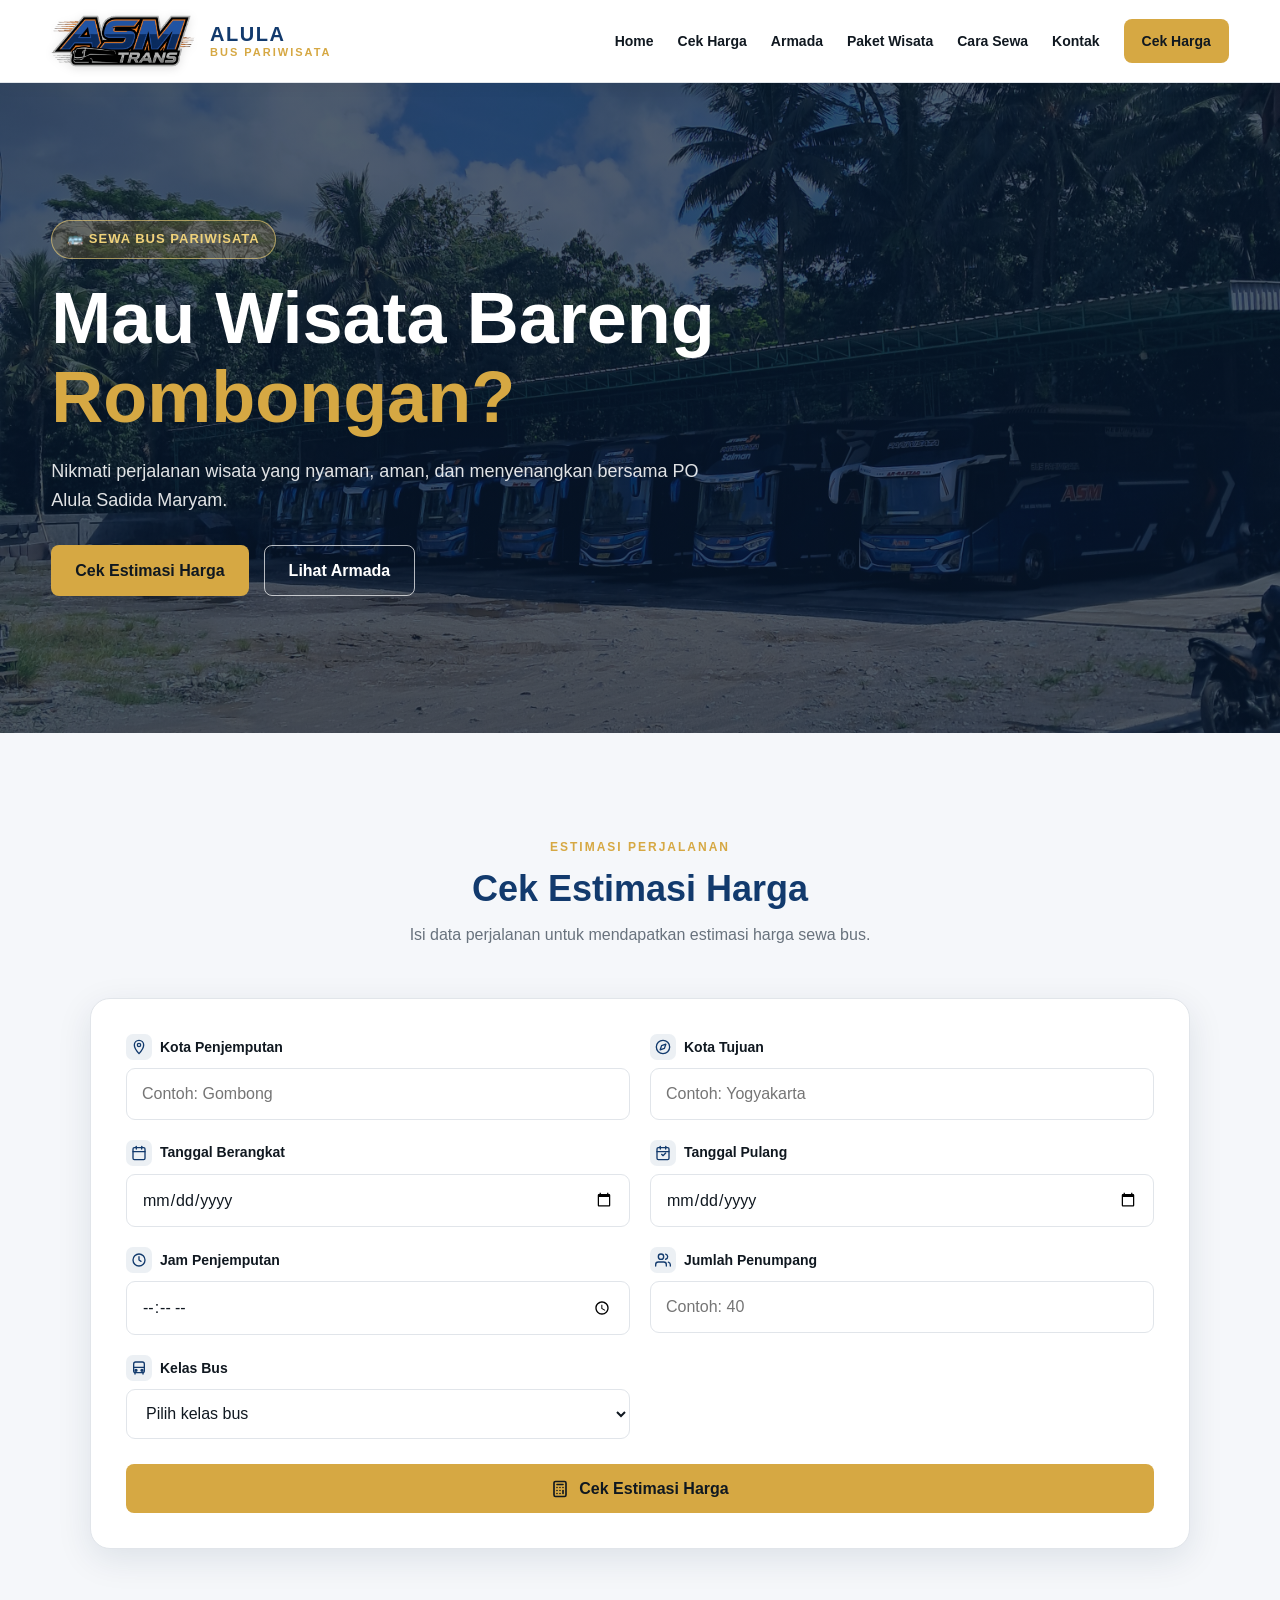
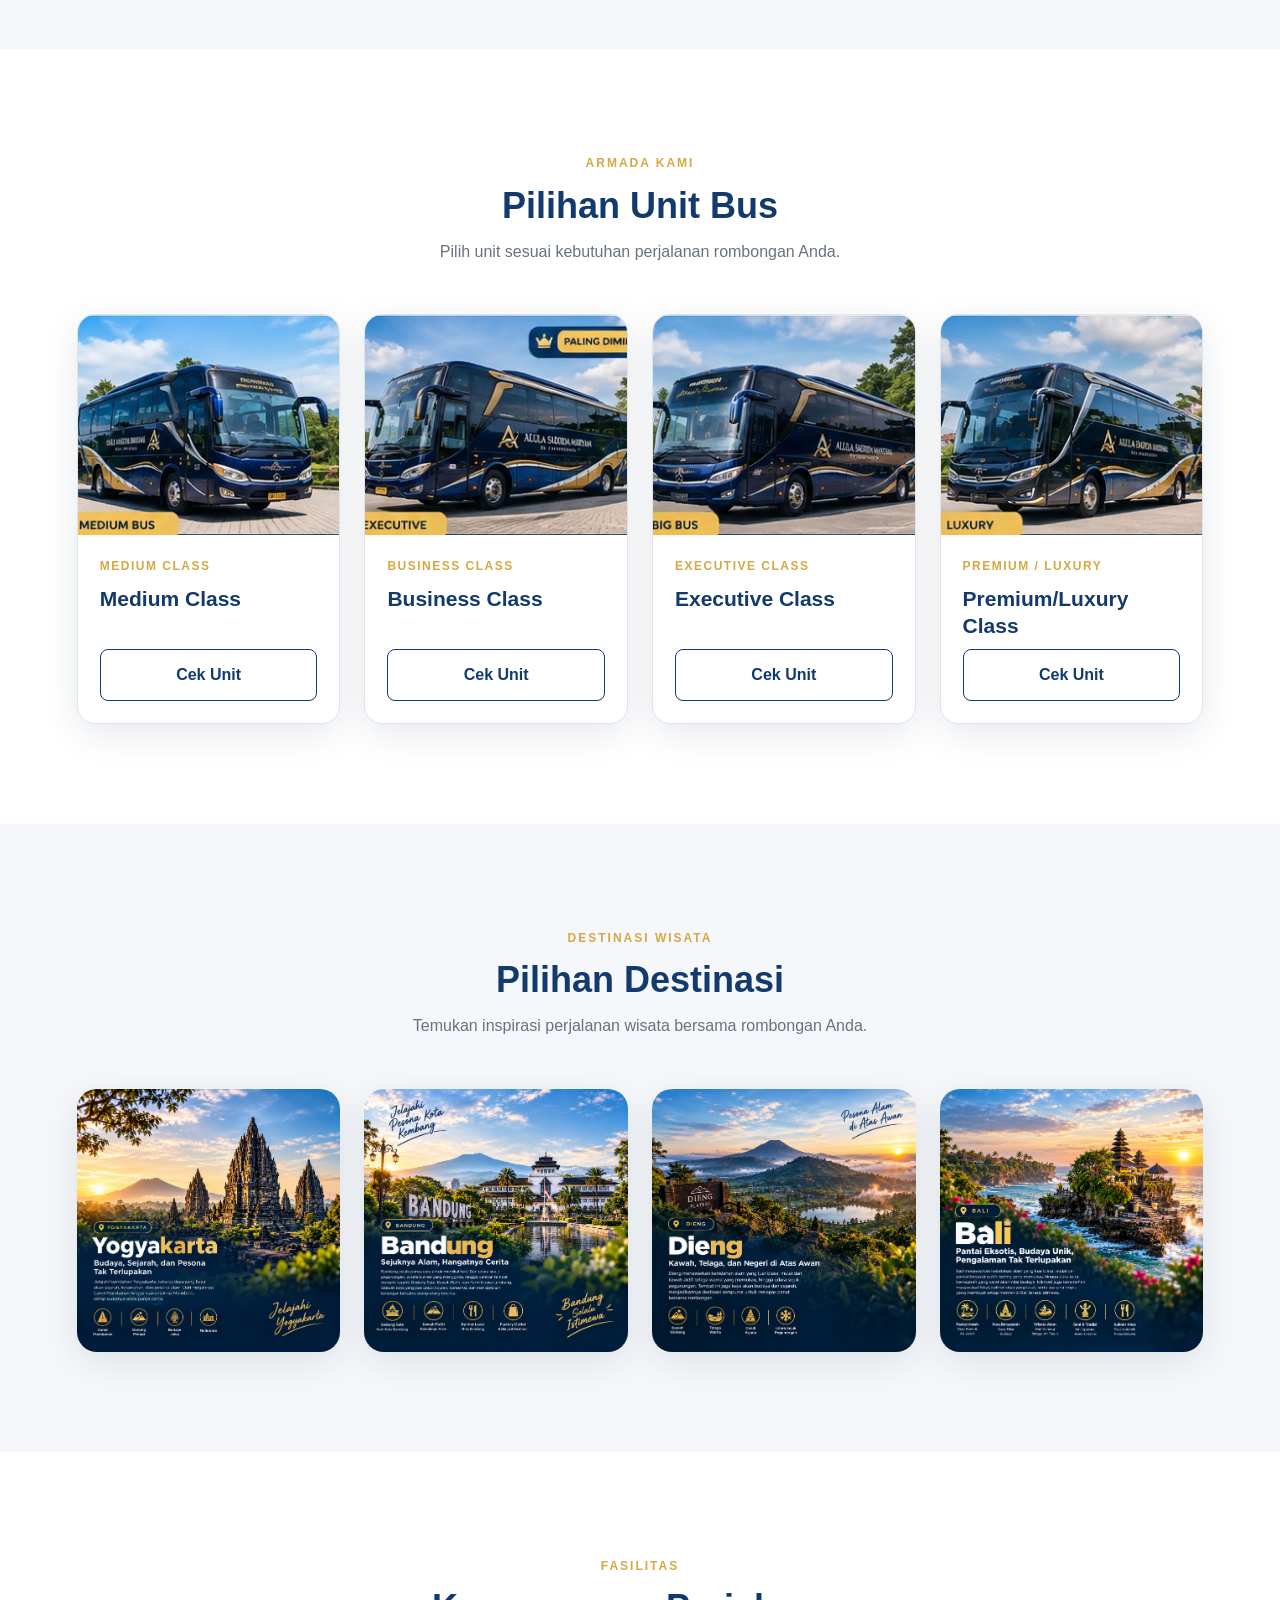
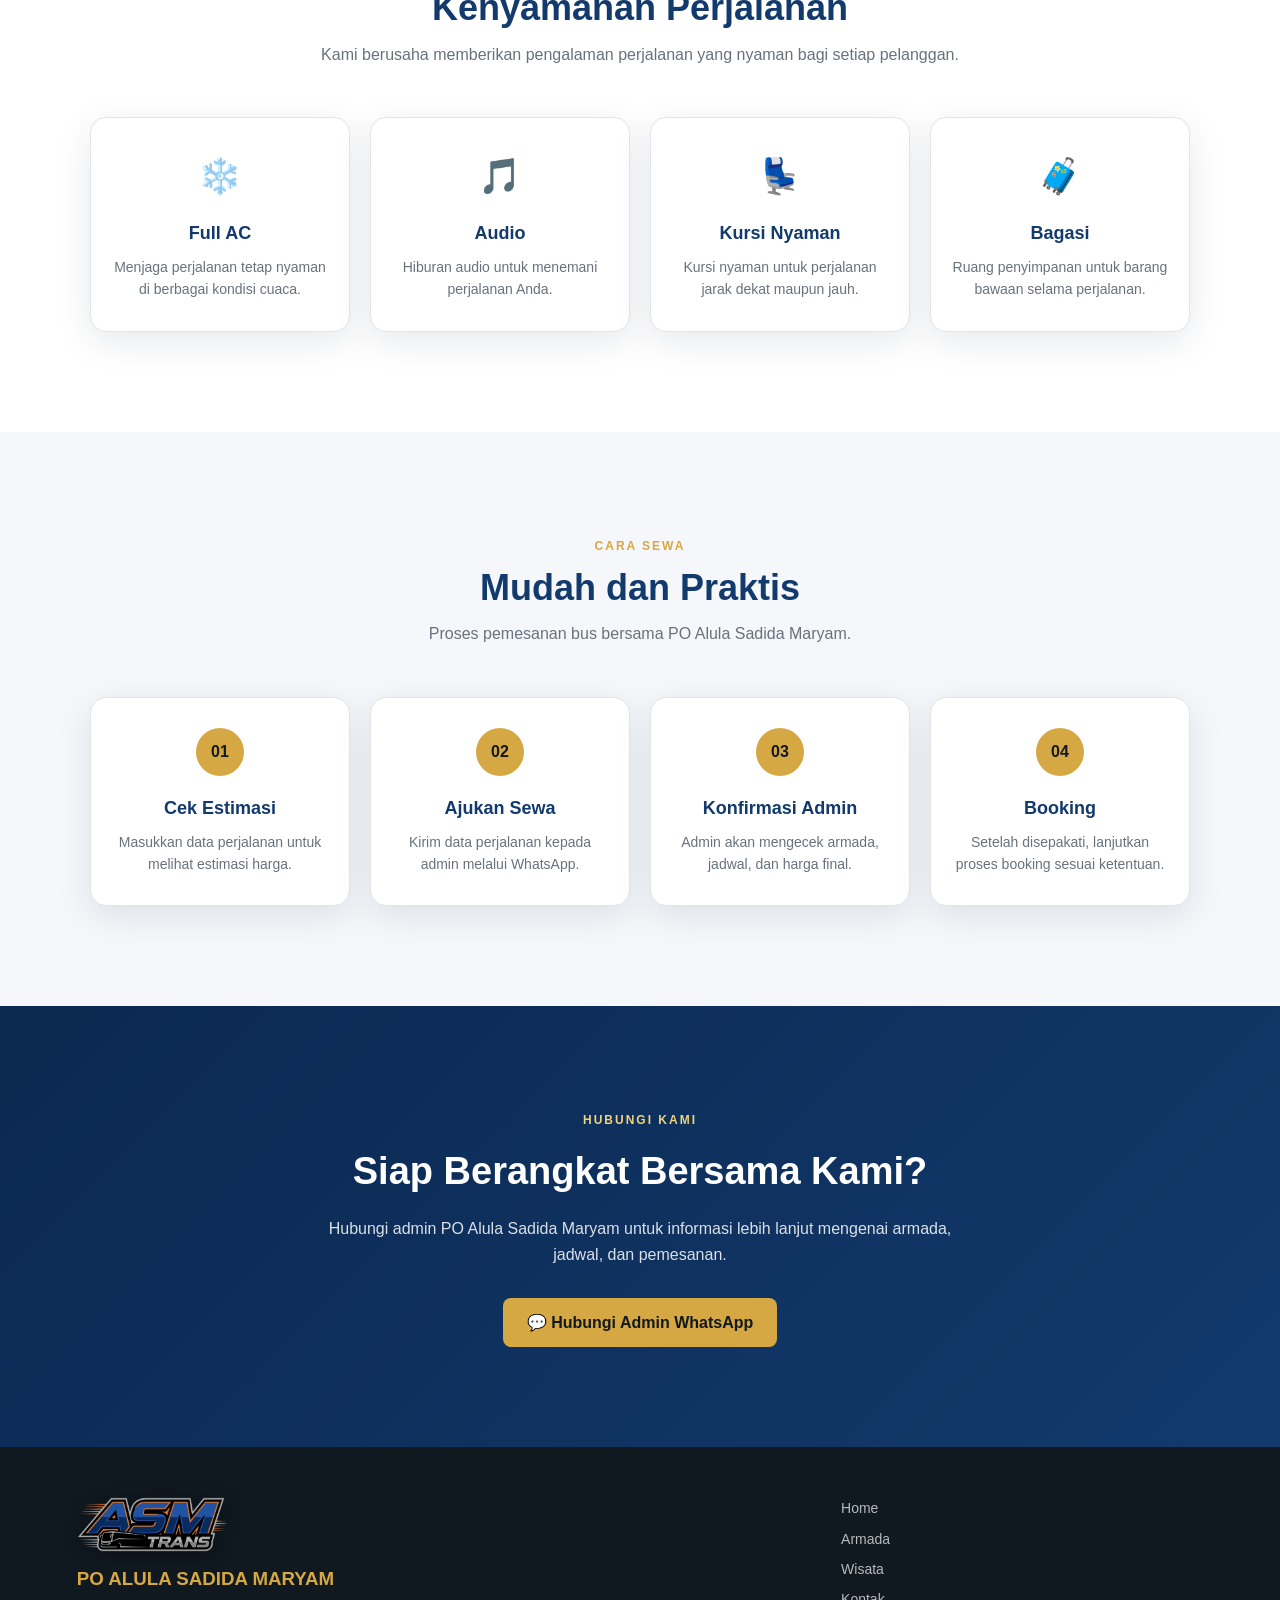
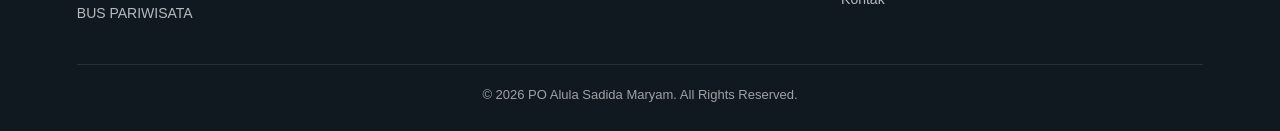
==== index.html @ ab0cece8 "Initial commit: Website PO Alula Sadida Maryam" ====
<!DOCTYPE html>
<html lang="id">

<head>
    <meta charset="UTF-8">
    <meta name="viewport" content="width=device-width, initial-scale=1.0">

    <title>PO Alula Sadida Maryam | Bus Pariwisata</title>

    <link rel="icon" type="image/png" href="images/logo.png">
    <link rel="stylesheet" href="style.css">
</head>

<body>

<!-- =========================================================
     NAVBAR
     ========================================================= -->

<nav class="navbar">

    <div class="nav-container">

        <a href="#home" class="logo" title="PO Alula Sadida Maryam">
            <img src="images/logo.png" alt="Logo ASM Trans" class="logo-img">
            <div class="logo-text">
                <span class="logo-brand">ALULA</span>
                <small class="logo-tagline">BUS PARIWISATA</small>
            </div>
        </a>

        <div class="nav-menu">

            <a href="#home">
                Home
            </a>

            <a href="#cek-harga">
                Cek Harga
            </a>

            <a href="#armada">
                Armada
            </a>

            <a href="#wisata">
                Paket Wisata
            </a>

            <a href="#cara-sewa">
                Cara Sewa
            </a>

            <a href="#kontak">
                Kontak
            </a>

            <a href="#cek-harga" class="nav-button">
                Cek Harga
            </a>

        </div>

    </div>

</nav>


<!-- =========================================================
     HERO
     ========================================================= -->

<section id="home" class="hero">

    <div class="hero-content">

        <span class="hero-badge">
            🚌 SEWA BUS PARIWISATA
        </span>

        <h1>
            Mau Wisata Bareng
            <span>Rombongan?</span>
        </h1>

        <p>
            Nikmati perjalanan wisata yang nyaman,
            aman, dan menyenangkan bersama
            PO Alula Sadida Maryam.
        </p>

        <div class="hero-buttons">

            <a href="#cek-harga" class="btn-primary">
                Cek Estimasi Harga
            </a>

            <a href="#armada" class="btn-outline">
                Lihat Armada
            </a>

        </div>

    </div>

</section>


<!-- =========================================================
     CEK HARGA
     ========================================================= -->

<section id="cek-harga" class="price-section">

    <div class="section-header">

        <span class="section-label">
            ESTIMASI PERJALANAN
        </span>

        <h2>
            Cek Estimasi Harga
        </h2>

        <p>
            Isi data perjalanan untuk mendapatkan
            estimasi harga sewa bus.
        </p>

    </div>


    <div class="price-container">

        <form id="priceForm">

            <!-- KOTA PENJEMPUTAN -->
            <div class="form-group">
                <label for="kotaJemput">
                    <span class="form-icon">
                        <svg viewBox="0 0 24 24" width="16" height="16" fill="none" stroke="currentColor" stroke-width="2" stroke-linecap="round" stroke-linejoin="round">
                            <path d="M12 2a7 7 0 0 0-7 7c0 5.25 7 13 7 13s7-7.75 7-13a7 7 0 0 0-7-7z"/>
                            <circle cx="12" cy="9" r="2.5"/>
                        </svg>
                    </span>
                    Kota Penjemputan
                </label>
                <input
                    type="text"
                    id="kotaJemput"
                    placeholder="Contoh: Gombong"
                    required
                >
            </div>

            <!-- KOTA TUJUAN -->
            <div class="form-group">
                <label for="kotaTujuan">
                    <span class="form-icon">
                        <svg viewBox="0 0 24 24" width="16" height="16" fill="none" stroke="currentColor" stroke-width="2" stroke-linecap="round" stroke-linejoin="round">
                            <circle cx="12" cy="12" r="10"/>
                            <polygon points="16.24 7.76 14.12 14.12 7.76 16.24 9.88 9.88 16.24 7.76"/>
                        </svg>
                    </span>
                    Kota Tujuan
                </label>
                <input
                    type="text"
                    id="kotaTujuan"
                    placeholder="Contoh: Yogyakarta"
                    required
                >
            </div>

            <!-- TANGGAL BERANGKAT -->
            <div class="form-group">
                <label for="tanggalBerangkat">
                    <span class="form-icon">
                        <svg viewBox="0 0 24 24" width="16" height="16" fill="none" stroke="currentColor" stroke-width="2" stroke-linecap="round" stroke-linejoin="round">
                            <rect x="3" y="4" width="18" height="18" rx="2" ry="2"/>
                            <line x1="16" y1="2" x2="16" y2="6"/>
                            <line x1="8" y1="2" x2="8" y2="6"/>
                            <line x1="3" y1="10" x2="21" y2="10"/>
                        </svg>
                    </span>
                    Tanggal Berangkat
                </label>
                <input
                    type="date"
                    id="tanggalBerangkat"
                    required
                >
            </div>

            <!-- TANGGAL PULANG -->
            <div class="form-group">
                <label for="tanggalPulang">
                    <span class="form-icon">
                        <svg viewBox="0 0 24 24" width="16" height="16" fill="none" stroke="currentColor" stroke-width="2" stroke-linecap="round" stroke-linejoin="round">
                            <rect x="3" y="4" width="18" height="18" rx="2" ry="2"/>
                            <line x1="16" y1="2" x2="16" y2="6"/>
                            <line x1="8" y1="2" x2="8" y2="6"/>
                            <line x1="3" y1="10" x2="21" y2="10"/>
                            <polyline points="10 14 12 16 16 12"/>
                        </svg>
                    </span>
                    Tanggal Pulang
                </label>
                <input
                    type="date"
                    id="tanggalPulang"
                    required
                >
            </div>

            <!-- JAM PENJEMPUTAN -->
            <div class="form-group">
                <label for="jamPenjemputan">
                    <span class="form-icon">
                        <svg viewBox="0 0 24 24" width="16" height="16" fill="none" stroke="currentColor" stroke-width="2" stroke-linecap="round" stroke-linejoin="round">
                            <circle cx="12" cy="12" r="9"/>
                            <polyline points="12 7 12 12 15 14"/>
                        </svg>
                    </span>
                    Jam Penjemputan
                </label>
                <input
                    type="time"
                    id="jamPenjemputan"
                    required
                >
            </div>

            <!-- JUMLAH PENUMPANG -->
            <div class="form-group">
                <label for="jumlahPenumpang">
                    <span class="form-icon">
                        <svg viewBox="0 0 24 24" width="16" height="16" fill="none" stroke="currentColor" stroke-width="2" stroke-linecap="round" stroke-linejoin="round">
                            <path d="M17 21v-2a4 4 0 0 0-4-4H5a4 4 0 0 0-4 4v2"/>
                            <circle cx="9" cy="7" r="4"/>
                            <path d="M23 21v-2a4 4 0 0 0-3-3.87"/>
                            <path d="M16 3.13a4 4 0 0 1 0 7.75"/>
                        </svg>
                    </span>
                    Jumlah Penumpang
                </label>
                <input
                    type="number"
                    id="jumlahPenumpang"
                    min="1"
                    placeholder="Contoh: 40"
                    required
                >
            </div>

            <!-- KELAS BUS -->
            <div class="form-group">
                <label for="kelasBus">
                    <span class="form-icon">
                        <svg viewBox="0 0 24 24" width="16" height="16" fill="none" stroke="currentColor" stroke-width="2" stroke-linecap="round" stroke-linejoin="round">
                            <rect x="4" y="3" width="16" height="16" rx="3"/>
                            <path d="M4 11h16"/>
                            <circle cx="7.5" cy="15.5" r="1.5" fill="currentColor"/>
                            <circle cx="16.5" cy="15.5" r="1.5" fill="currentColor"/>
                            <path d="M6 19v2"/>
                            <path d="M18 19v2"/>
                        </svg>
                    </span>
                    Kelas Bus
                </label>
                <select id="kelasBus" required>
                    <option value="">
                        Pilih kelas bus
                    </option>
                    <option value="medium">
                        Medium Bus
                    </option>
                    <option value="executive">
                        Executive Bus
                    </option>
                    <option value="big">
                        Big Bus
                    </option>
                    <option value="luxury">
                        Luxury Bus
                    </option>
                </select>
            </div>

            <!-- SUBMIT -->
            <button
                type="submit"
                class="btn-primary price-submit"
            >
                <svg viewBox="0 0 24 24" width="18" height="18" fill="none" stroke="currentColor" stroke-width="2.2" stroke-linecap="round" stroke-linejoin="round">
                    <rect x="4" y="2" width="16" height="20" rx="2"/>
                    <line x1="8" y1="6" x2="16" y2="6"/>
                    <line x1="16" y1="14" x2="16" y2="18"/>
                    <path d="M8 10h.01M12 10h.01M16 10h.01M8 14h.01M12 14h.01M8 18h.01M12 18h.01"/>
                </svg>
                Cek Estimasi Harga
            </button>

        </form>


        <!-- =================================================
             HASIL ESTIMASI
             ================================================= -->

        <div
            id="hasilHarga"
            class="price-result"
            style="display: none;"
        >

            <div class="result-header">
                <span class="result-badge">
                    <svg viewBox="0 0 24 24" width="14" height="14" fill="none" stroke="currentColor" stroke-width="2.5" stroke-linecap="round" stroke-linejoin="round">
                        <polyline points="20 6 9 17 4 12"/>
                    </svg>
                    HASIL ESTIMASI
                </span>
                <h3>
                    Estimasi Perjalanan Anda
                </h3>
            </div>


            <div class="hasil-info">

                <!-- RUTE -->
                <div class="hasil-item full-width">
                    <div class="hasil-icon-box hasil-icon-route">
                        <svg viewBox="0 0 24 24" width="22" height="22" fill="none" stroke="currentColor" stroke-width="2" stroke-linecap="round" stroke-linejoin="round">
                            <circle cx="6" cy="18" r="3"/>
                            <circle cx="18" cy="6" r="3"/>
                            <path d="M6 15V11a4 4 0 0 1 4-4h4"/>
                            <polyline points="15 4 18 6 15 8"/>
                        </svg>
                    </div>
                    <div class="hasil-item-detail">
                        <span class="hasil-item-label">
                            Rute Perjalanan
                        </span>
                        <strong id="hasilRute" class="hasil-item-val">
                            -
                        </strong>
                    </div>
                </div>

                <!-- JAM PENJEMPUTAN -->
                <div class="hasil-item">
                    <div class="hasil-icon-box hasil-icon-time">
                        <svg viewBox="0 0 24 24" width="22" height="22" fill="none" stroke="currentColor" stroke-width="2" stroke-linecap="round" stroke-linejoin="round">
                            <circle cx="12" cy="12" r="9"/>
                            <polyline points="12 7 12 12 15 14"/>
                        </svg>
                    </div>
                    <div class="hasil-item-detail">
                        <span class="hasil-item-label">
                            Jam Penjemputan
                        </span>
                        <strong id="hasilJamPenjemputan" class="hasil-item-val">
                            -
                        </strong>
                    </div>
                </div>

                <!-- PENUMPANG -->
                <div class="hasil-item">
                    <div class="hasil-icon-box hasil-icon-passenger">
                        <svg viewBox="0 0 24 24" width="22" height="22" fill="none" stroke="currentColor" stroke-width="2" stroke-linecap="round" stroke-linejoin="round">
                            <path d="M17 21v-2a4 4 0 0 0-4-4H5a4 4 0 0 0-4 4v2"/>
                            <circle cx="9" cy="7" r="4"/>
                            <path d="M23 21v-2a4 4 0 0 0-3-3.87"/>
                            <path d="M16 3.13a4 4 0 0 1 0 7.75"/>
                        </svg>
                    </div>
                    <div class="hasil-item-detail">
                        <span class="hasil-item-label">
                            Jumlah Penumpang
                        </span>
                        <strong id="hasilPenumpang" class="hasil-item-val">
                            -
                        </strong>
                    </div>
                </div>

                <!-- KELAS BUS -->
                <div class="hasil-item">
                    <div class="hasil-icon-box hasil-icon-bus">
                        <svg viewBox="0 0 24 24" width="22" height="22" fill="none" stroke="currentColor" stroke-width="2" stroke-linecap="round" stroke-linejoin="round">
                            <rect x="4" y="3" width="16" height="16" rx="3"/>
                            <path d="M4 11h16"/>
                            <path d="M8 3v8"/>
                            <path d="M16 3v8"/>
                            <circle cx="7.5" cy="15.5" r="1.5" fill="currentColor"/>
                            <circle cx="16.5" cy="15.5" r="1.5" fill="currentColor"/>
                            <path d="M6 19v2"/>
                            <path d="M18 19v2"/>
                        </svg>
                    </div>
                    <div class="hasil-item-detail">
                        <span class="hasil-item-label">
                            Kelas Armada
                        </span>
                        <strong id="hasilKelas" class="hasil-item-val">
                            -
                        </strong>
                    </div>
                </div>

                <!-- DURASI -->
                <div class="hasil-item">
                    <div class="hasil-icon-box hasil-icon-duration">
                        <svg viewBox="0 0 24 24" width="22" height="22" fill="none" stroke="currentColor" stroke-width="2" stroke-linecap="round" stroke-linejoin="round">
                            <circle cx="12" cy="13" r="8"/>
                            <polyline points="12 9 12 13 14.5 15"/>
                            <path d="M12 2v3"/>
                            <path d="M19 6l-1.5 1.5"/>
                        </svg>
                    </div>
                    <div class="hasil-item-detail">
                        <span class="hasil-item-label">
                            Durasi Sewa
                        </span>
                        <strong id="hasilDurasi" class="hasil-item-val">
                            -
                        </strong>
                    </div>
                </div>

            </div>


            <div class="result-price">
                <div class="result-price-badge">
                    <svg viewBox="0 0 24 24" width="16" height="16" fill="none" stroke="currentColor" stroke-width="2" stroke-linecap="round" stroke-linejoin="round">
                        <rect x="2" y="5" width="20" height="14" rx="2"/>
                        <line x1="2" y1="10" x2="22" y2="10"/>
                    </svg>
                    <span>Estimasi Biaya Sewa</span>
                </div>
                <strong id="harga">
                    Rp0
                </strong>
                <small class="result-price-note">
                    *Estimasi awal sistem berdasarkan durasi & rute
                </small>
            </div>


            <div class="result-warning">
                <div class="warning-icon-box">
                    <svg viewBox="0 0 24 24" width="20" height="20" fill="none" stroke="currentColor" stroke-width="2" stroke-linecap="round" stroke-linejoin="round">
                        <circle cx="12" cy="12" r="10"/>
                        <line x1="12" y1="8" x2="12" y2="12"/>
                        <line x1="12" y1="16" x2="12.01" y2="16"/>
                    </svg>
                </div>
                <div class="warning-text">
                    <strong>Catatan Penting</strong>
                    <p>
                        Harga yang ditampilkan merupakan estimasi website dan belum menjadi harga final.
                        Harga dan ketersediaan armada akan dikonfirmasi lebih lanjut oleh admin.
                    </p>
                </div>
            </div>


            <button
                type="button"
                class="btn-primary price-booking-btn"
                onclick="ajukanSewa()"
            >
                <svg viewBox="0 0 24 24" width="20" height="20" fill="currentColor">
                    <path d="M17.472 14.382c-.297-.149-1.758-.867-2.03-.967-.273-.099-.471-.148-.67.15-.197.297-.767.966-.94 1.164-.173.199-.347.223-.644.075-.297-.15-1.255-.463-2.39-1.475-.883-.788-1.48-1.761-1.653-2.059-.173-.297-.018-.458.13-.606.134-.133.298-.347.446-.52.149-.174.198-.298.298-.497.099-.198.05-.371-.025-.52-.075-.149-.669-1.612-.916-2.207-.242-.579-.487-.5-.669-.51-.173-.008-.371-.01-.57-.01-.198 0-.52.074-.792.372-.272.297-1.04 1.016-1.04 2.479 0 1.462 1.065 2.875 1.213 3.074.149.198 2.096 3.2 5.077 4.487.709.306 1.262.489 1.694.625.712.227 1.36.195 1.871.118.571-.085 1.758-.719 2.006-1.413.248-.694.248-1.289.173-1.413-.074-.124-.272-.198-.57-.347m-5.421 7.403h-.004a9.87 9.87 0 01-5.031-1.378l-.361-.214-3.741.982.998-3.648-.235-.374a9.86 9.86 0 01-1.51-5.26c.001-5.45 4.436-9.884 9.888-9.884 2.64 0 5.122 1.03 6.988 2.898a9.825 9.825 0 012.893 6.994c-.003 5.45-4.437 9.889-9.884 9.889m0-17.727c-4.32 0-7.838 3.51-7.84 7.83a7.82 7.82 0 001.296 4.341l.202.321-.595 2.176 2.228-.584.311.185a7.834 7.834 0 004.398 1.332h.004c4.317 0 7.835-3.51 7.838-7.832 0-2.09-.814-4.055-2.29-5.534A7.79 7.79 0 0012.051 4.058z"/>
                </svg>
                Ajukan Sewa ke Admin via WhatsApp
            </button>

        </div>

    </div>

</section>


<!-- =========================================================
     ARMADA
     ========================================================= -->

<section id="armada" class="armada-section">

    <div class="section-header">

        <span class="section-label">
            ARMADA KAMI
        </span>

        <h2>
            Pilihan Unit Bus
        </h2>

        <p>
            Pilih unit sesuai kebutuhan perjalanan
            rombongan Anda.
        </p>

    </div>


    <div class="bus-grid">


        <!-- MEDIUM CLASS -->

        <div class="bus-card">

            <div class="bus-image">

                <img
                    src="images/bus-medium.jpg"
                    alt="Medium Class"
                >

            </div>

            <div class="bus-content">

                <span class="bus-label">
                    MEDIUM CLASS
                </span>

                <h3>
                    Medium Class
                </h3>

                <button
                    type="button"
                    class="btn-outline"
                    onclick="cekUnit('medium')"
                >
                    Cek Unit
                </button>

            </div>

        </div>


        <!-- BUSINESS CLASS -->

        <div class="bus-card">

            <div class="bus-image">

                <img
                    src="images/bus-executive.jpg"
                    alt="Business Class"
                >

            </div>

            <div class="bus-content">

                <span class="bus-label">
                    BUSINESS CLASS
                </span>

                <h3>
                    Business Class
                </h3>

                <button
                    type="button"
                    class="btn-outline"
                    onclick="cekUnit('executive')"
                >
                    Cek Unit
                </button>

            </div>

        </div>


        <!-- EXECUTIVE CLASS -->

        <div class="bus-card">

            <div class="bus-image">

                <img
                    src="images/bus-big.jpg"
                    alt="Executive Class"
                >

            </div>

            <div class="bus-content">

                <span class="bus-label">
                    EXECUTIVE CLASS
                </span>

                <h3>
                    Executive Class
                </h3>

                <button
                    type="button"
                    class="btn-outline"
                    onclick="cekUnit('big')"
                >
                    Cek Unit
                </button>

            </div>

        </div>


        <!-- PREMIUM / LUXURY CLASS -->

        <div class="bus-card">

            <div class="bus-image">

                <img
                    src="images/bus-luxury.jpg"
                    alt="Premium Luxury Class"
                >

            </div>

            <div class="bus-content">

                <span class="bus-label">
                    PREMIUM / LUXURY
                </span>

                <h3>
                    Premium/Luxury Class
                </h3>

                <button
                    type="button"
                    class="btn-outline"
                    onclick="cekUnit('luxury')"
                >
                    Cek Unit
                </button>

            </div>

        </div>


    </div>
    <!-- ^^^ PENUTUP BUS-GRID YANG TADI HILANG -->


</section>
<!-- ^^^ PENUTUP ARMADA YANG TADI HILANG -->


<!-- =========================================================
     PAKET WISATA
     ========================================================= -->

<section id="wisata" class="wisata-section">

    <div class="section-header">

        <span class="section-label">
            DESTINASI WISATA
        </span>

        <h2>
            Pilihan Destinasi
        </h2>

        <p>
            Temukan inspirasi perjalanan wisata
            bersama rombongan Anda.
        </p>

    </div>


    <div class="wisata-grid">

        <div class="wisata-card">

            <img
                src="images/Yogya.png"
                alt="Wisata Yogyakarta"
                onclick="bukaGambar(this)"
            >

        </div>


        <div class="wisata-card">

            <img
                src="images/Bandung.png"
                alt="Wisata Bandung"
                onclick="bukaGambar(this)"
            >

        </div>


        <div class="wisata-card">

            <img
                src="images/Wonosobo.png"
                alt="Wisata Dieng Wonosobo"
                onclick="bukaGambar(this)"
            >

        </div>


        <div class="wisata-card">

            <img
                src="images/Bali.png"
                alt="Wisata Bali"
                onclick="bukaGambar(this)"
            >

        </div>

    </div>

</section>


<!-- =========================================================
     FASILITAS
     ========================================================= -->

<section class="fasilitas-section">

    <div class="section-header">

        <span class="section-label">
            FASILITAS
        </span>

        <h2>
            Kenyamanan Perjalanan
        </h2>

        <p>
            Kami berusaha memberikan pengalaman
            perjalanan yang nyaman bagi setiap pelanggan.
        </p>

    </div>


    <div class="fasilitas-grid">

        <div class="fasilitas-card">

            <div class="fasilitas-icon">
                ❄️
            </div>

            <h3>
                Full AC
            </h3>

            <p>
                Menjaga perjalanan tetap nyaman
                di berbagai kondisi cuaca.
            </p>

        </div>


        <div class="fasilitas-card">

            <div class="fasilitas-icon">
                🎵
            </div>

            <h3>
                Audio
            </h3>

            <p>
                Hiburan audio untuk menemani
                perjalanan Anda.
            </p>

        </div>


        <div class="fasilitas-card">

            <div class="fasilitas-icon">
                💺
            </div>

            <h3>
                Kursi Nyaman
            </h3>

            <p>
                Kursi nyaman untuk perjalanan
                jarak dekat maupun jauh.
            </p>

        </div>


        <div class="fasilitas-card">

            <div class="fasilitas-icon">
                🧳
            </div>

            <h3>
                Bagasi
            </h3>

            <p>
                Ruang penyimpanan untuk barang
                bawaan selama perjalanan.
            </p>

        </div>

    </div>

</section>


<!-- =========================================================
     CARA SEWA
     ========================================================= -->

<section id="cara-sewa" class="cara-section">

    <div class="section-header">

        <span class="section-label">
            CARA SEWA
        </span>

        <h2>
            Mudah dan Praktis
        </h2>

        <p>
            Proses pemesanan bus bersama
            PO Alula Sadida Maryam.
        </p>

    </div>


    <div class="cara-grid">

        <div class="cara-card">

            <span class="cara-number">
                01
            </span>

            <h3>
                Cek Estimasi
            </h3>

            <p>
                Masukkan data perjalanan untuk
                melihat estimasi harga.
            </p>

        </div>


        <div class="cara-card">

            <span class="cara-number">
                02
            </span>

            <h3>
                Ajukan Sewa
            </h3>

            <p>
                Kirim data perjalanan kepada
                admin melalui WhatsApp.
            </p>

        </div>


        <div class="cara-card">

            <span class="cara-number">
                03
            </span>

            <h3>
                Konfirmasi Admin
            </h3>

            <p>
                Admin akan mengecek armada,
                jadwal, dan harga final.
            </p>

        </div>


        <div class="cara-card">

            <span class="cara-number">
                04
            </span>

            <h3>
                Booking
            </h3>

            <p>
                Setelah disepakati, lanjutkan
                proses booking sesuai ketentuan.
            </p>

        </div>

    </div>

</section>


<!-- =========================================================
     KONTAK
     ========================================================= -->

<section id="kontak" class="contact-section">

    <div class="contact-container">

        <div class="contact-content">

            <span class="section-label">
                HUBUNGI KAMI
            </span>

            <h2>
                Siap Berangkat Bersama Kami?
            </h2>

            <p>
                Hubungi admin PO Alula Sadida Maryam
                untuk informasi lebih lanjut mengenai
                armada, jadwal, dan pemesanan.
            </p>

        </div>


        <a
            href="https://wa.me/62882005363151"
            target="_blank"
            class="btn-primary"
        >
            💬 Hubungi Admin WhatsApp
        </a>

    </div>

</section>


<!-- =========================================================
     FOOTER
     ========================================================= -->

<footer class="footer">

    <div class="footer-container">

        <div class="footer-brand">

            <img
                src="images/logo.png"
                alt="Logo ASM Trans"
                class="footer-logo"
            >

            <h3>
                PO ALULA SADIDA MARYAM
            </h3>

            <p>
                BUS PARIWISATA
            </p>

        </div>


        <div class="footer-links">

            <a href="#home">
                Home
            </a>

            <a href="#armada">
                Armada
            </a>

            <a href="#wisata">
                Wisata
            </a>

            <a href="#kontak">
                Kontak
            </a>

        </div>

    </div>


    <div class="footer-bottom">

        <p>
            © 2026 PO Alula Sadida Maryam.
            All Rights Reserved.
        </p>

    </div>

</footer>


<!-- =========================================================
     POPUP DETAIL UNIT
     ========================================================= -->

<div id="unitModal" class="unit-modal">

    <div class="unit-modal-content">

        <button
            type="button"
            class="unit-modal-close"
            onclick="tutupUnit()"
            aria-label="Tutup"
        >
            ×
        </button>


        <div class="unit-modal-image">

            <img
                id="unitModalImage"
                src=""
                alt="Detail Unit Bus"
            >

        </div>


        <div class="unit-modal-info">

            <span
                id="unitModalLabel"
                class="unit-modal-label"
            >
                UNIT BUS
            </span>


            <h2 id="unitModalTitle">
                Nama Unit
            </h2>


            <p id="unitModalDescription">
                Deskripsi unit bus.
            </p>


            <div
                id="unitModalSpecs"
                class="unit-modal-specs"
            >
            </div>


            <div class="unit-modal-facilities">

                <h3>
                    Fasilitas Unit
                </h3>

                <ul id="unitModalFacilities">
                </ul>

            </div>


            <div class="unit-modal-actions">

                <button
                    type="button"
                    class="btn-primary"
                    onclick="tutupUnit()"
                >
                    Tutup
                </button>

            </div>

        </div>

    </div>

</div>


<!-- =========================================================
     IMAGE LIGHTBOX
     ========================================================= -->

<div id="imageLightbox" class="image-lightbox">

    <button
        type="button"
        class="lightbox-close"
        onclick="tutupGambar()"
        aria-label="Tutup gambar"
    >
        ×
    </button>


    <img
        id="lightboxImage"
        src=""
        alt="Preview Destinasi"
    >

</div>


<!-- =========================================================
     JAVASCRIPT
     ========================================================= -->

<script src="script.js"></script>

</body>
</html>
---- style.css ----
/* =========================================================
   PO ALULA SADIDA MARYAM
   BUS PARIWISATA
   STYLE.CSS
   ========================================================= */


/* =========================================================
   RESET
   ========================================================= */

* {
    margin: 0;
    padding: 0;
    box-sizing: border-box;
}

html {
    scroll-behavior: smooth;
}

body {
    font-family: Arial, Helvetica, sans-serif;
    color: #101820;
    background: #ffffff;
    line-height: 1.6;
    overflow-x: hidden;
}

a {
    text-decoration: none;
    color: inherit;
}

img {
    max-width: 100%;
    display: block;
}

button,
input,
select {
    font: inherit;
}


/* =========================================================
   VARIABLE
   ========================================================= */

:root {
    --primary: #123a6d;
    --primary-dark: #0b2850;
    --blue-light: #285a91;

    --gold: #d6a843;
    --gold-light: #f0d27a;

    --dark: #101820;
    --dark-2: #182535;

    --white: #ffffff;
    --light: #f5f7fa;
    --gray: #68727d;
    --border: #e1e5ea;

    --shadow: 0 10px 35px rgba(10, 35, 65, 0.10);
}


/* =========================================================
   STRUKTUR UTAMA
   ========================================================= */

/*
   Memastikan seluruh section tersusun
   dari atas ke bawah, bukan berjajar.
*/

main {
    width: 100%;
    display: block;
}

section {
    width: 100%;
    display: block;
    flex: none;
}


/* =========================================================
   NAVBAR
   ========================================================= */

.navbar {
    position: sticky;
    top: 0;
    z-index: 1000;

    width: 100%;

    background: rgba(255, 255, 255, 0.97);

    border-bottom: 1px solid var(--border);

    box-shadow: 0 3px 15px rgba(0, 0, 0, 0.05);
}

.nav-container {
    width: min(1250px, 92%);
    min-height: 82px;

    margin: 0 auto;

    display: flex;
    align-items: center;
    justify-content: space-between;

    gap: 30px;
}


/* =========================================================
   LOGO
   ========================================================= */

.logo {
    display: inline-flex;
    align-items: center;

    gap: 14px;

    color: var(--primary);

    text-decoration: none;

    flex-shrink: 0;

    transition: transform 0.25s ease;
}

.logo:hover {
    transform: translateY(-2px);
}

.logo-img {
    height: 52px;
    width: auto;
    max-height: 56px;

    object-fit: contain;

    display: block;

    filter: drop-shadow(0 2px 5px rgba(0, 0, 0, 0.12));

    transition: filter 0.25s ease, transform 0.25s ease;
}

.logo:hover .logo-img {
    filter: drop-shadow(0 4px 12px rgba(18, 58, 109, 0.28));
}

.logo-text {
    display: flex;
    flex-direction: column;

    line-height: 1.15;
}

.logo-brand {
    color: var(--primary);

    font-size: 20px;
    font-weight: 900;

    letter-spacing: 1.5px;
}

.logo-tagline {
    color: var(--gold);

    font-size: 11px;
    font-weight: 800;

    letter-spacing: 2px;

    white-space: nowrap;
}


/* =========================================================
   MENU NAVBAR
   ========================================================= */

.nav-menu {
    display: flex;
    align-items: center;
    justify-content: flex-end;

    gap: 24px;

    min-width: 0;
}

.nav-menu a {
    color: var(--dark);

    font-size: 14px;
    font-weight: 700;

    white-space: nowrap;

    transition: 0.3s;
}

.nav-menu a:hover {
    color: var(--primary);
}

.nav-menu .nav-button {
    padding: 11px 18px;

    border-radius: 8px;

    background: var(--gold);

    color: var(--dark);

    font-weight: 800;
}

.nav-menu .nav-button:hover {
    background: var(--gold-light);

    color: var(--dark);
}


/* =========================================================
   HERO
   ========================================================= */

.hero {
    width: 100%;
    min-height: 650px;

    display: flex;
    align-items: center;

    background:
        linear-gradient(
            rgba(7, 25, 48, 0.70),
            rgba(7, 25, 48, 0.70)
        ),
        url("images/hero-bus.jpg");

    background-size: cover;
    background-position: center;

    color: var(--white);
}

.hero-content {
    width: min(1200px, 92%);

    margin: 0 auto;
}

.hero-badge {
    display: inline-block;

    margin-bottom: 20px;

    padding: 8px 15px;

    border-radius: 30px;

    background: rgba(214, 168, 67, 0.18);

    border: 1px solid rgba(240, 210, 122, 0.6);

    color: var(--gold-light);

    font-size: 13px;
    font-weight: 800;

    letter-spacing: 1px;
}

.hero h1 {
    max-width: 800px;

    margin-bottom: 20px;

    font-size: clamp(42px, 6vw, 72px);

    line-height: 1.1;
}

.hero h1 span {
    color: var(--gold);
}

.hero-content p {
    max-width: 650px;

    margin-bottom: 30px;

    color: rgba(255, 255, 255, 0.88);

    font-size: 18px;
}

.hero-buttons {
    display: flex;

    flex-wrap: wrap;

    gap: 15px;
}


/* =========================================================
   BUTTON
   ========================================================= */

.btn-primary,
.btn-outline {
    display: inline-flex;

    align-items: center;
    justify-content: center;

    min-height: 48px;

    padding: 12px 24px;

    border-radius: 8px;

    cursor: pointer;

    font-weight: 800;

    transition: 0.3s;
}

.btn-primary {
    border: none;

    background: var(--gold);

    color: var(--dark);
}

.btn-primary:hover {
    background: var(--gold-light);

    transform: translateY(-2px);
}

.btn-outline {
    border: 1px solid var(--primary);

    background: transparent;

    color: var(--primary);
}

.btn-outline:hover {
    background: var(--primary);

    color: var(--white);

    transform: translateY(-2px);
}

.hero .btn-outline {
    border-color: rgba(255, 255, 255, 0.7);

    color: var(--white);
}

.hero .btn-outline:hover {
    background: var(--white);

    color: var(--primary);
}


/* =========================================================
   SECTION HEADER
   ========================================================= */

.section-header {
    width: 100%;
    max-width: 750px;

    margin: 0 auto 50px;

    text-align: center;
}

.section-label {
    display: inline-block;

    margin-bottom: 10px;

    color: var(--gold);

    font-size: 12px;
    font-weight: 900;

    letter-spacing: 2px;
}

.section-header h2 {
    margin-bottom: 12px;

    color: var(--primary);

    font-size: 36px;

    line-height: 1.2;
}

.section-header p {
    color: var(--gray);

    font-size: 16px;
}


/* =========================================================
   CEK HARGA
   ========================================================= */

.price-section {
    width: 100%;

    padding: 100px 6%;

    background: var(--light);
}

.price-container {
    width: min(1100px, 100%);

    margin: 0 auto;
}


/* =========================================================
   FORM HARGA
   ========================================================= */

#priceForm {
    width: 100%;

    padding: 35px;

    display: grid;

    grid-template-columns:
        repeat(2, minmax(0, 1fr));

    gap: 20px;

    background: var(--white);

    border: 1px solid var(--border);

    border-radius: 20px;

    box-shadow: var(--shadow);
}

.form-group {
    min-width: 0;

    display: flex;

    flex-direction: column;

    gap: 8px;
}

.form-group label {
    color: var(--dark);

    font-size: 14px;

    font-weight: 800;

    display: flex;

    align-items: center;

    gap: 8px;
}

.form-icon {
    display: inline-flex;

    align-items: center;

    justify-content: center;

    width: 26px;

    height: 26px;

    border-radius: 7px;

    background: rgba(18, 58, 109, 0.08);

    color: var(--primary);

    flex-shrink: 0;

    transition: all 0.25s ease;
}

.form-group:focus-within .form-icon {
    background: var(--primary);

    color: var(--gold);

    transform: translateY(-1px);
}

.form-group input,
.form-group select {
    width: 100%;

    min-height: 50px;

    padding: 12px 15px;

    border: 1px solid var(--border);

    border-radius: 9px;

    background: var(--white);

    color: var(--dark);

    outline: none;

    transition: 0.3s;
}

.form-group input:focus,
.form-group select:focus {
    border-color: var(--primary);

    box-shadow:
        0 0 0 3px rgba(18, 58, 109, 0.10);
}

.price-submit {
    grid-column: 1 / -1;

    width: 100%;

    margin-top: 5px;

    display: inline-flex;

    align-items: center;

    justify-content: center;

    gap: 10px;

    font-size: 16px;
}

.price-submit svg {
    flex-shrink: 0;
}


/* =========================================================
   HASIL ESTIMASI
   ========================================================= */

.price-result {
    width: 100%;

    margin-top: 30px;

    padding: 35px;

    background: var(--white);

    border: 1px solid var(--border);

    border-radius: 20px;

    box-shadow: var(--shadow);

    animation: fadeInResult 0.4s ease-out;
}

@keyframes fadeInResult {
    from {
        opacity: 0;
        transform: translateY(12px);
    }
    to {
        opacity: 1;
        transform: translateY(0);
    }
}

.result-header {
    margin-bottom: 25px;
}

.result-badge {
    display: inline-flex;

    align-items: center;

    gap: 6px;

    padding: 5px 12px;

    border-radius: 20px;

    background: rgba(214, 168, 67, 0.14);

    color: #9f7516;

    font-size: 12px;

    font-weight: 900;

    letter-spacing: 1.5px;

    margin-bottom: 8px;
}

.result-badge svg {
    color: var(--gold);
}

.result-header h3 {
    margin-top: 4px;

    color: var(--primary);

    font-size: 26px;
}

.hasil-info {
    display: grid;

    grid-template-columns:
        repeat(2, minmax(0, 1fr));

    gap: 16px;
}

.hasil-item {
    min-width: 0;

    padding: 16px 18px;

    border-radius: 14px;

    background: var(--light);

    border: 1px solid var(--border);

    display: flex;

    align-items: center;

    gap: 14px;

    transition: all 0.25s ease;
}

.hasil-item:hover {
    background: var(--white);

    border-color: rgba(214, 168, 67, 0.5);

    transform: translateY(-2px);

    box-shadow: 0 6px 16px rgba(18, 58, 109, 0.08);
}

.hasil-item.full-width {
    grid-column: 1 / -1;
}

.hasil-icon-box {
    width: 46px;

    height: 46px;

    min-width: 46px;

    border-radius: 12px;

    display: flex;

    align-items: center;

    justify-content: center;

    transition: transform 0.25s ease;

    box-shadow: 0 2px 6px rgba(0, 0, 0, 0.04);
}

.hasil-item:hover .hasil-icon-box {
    transform: scale(1.08);
}

.hasil-icon-route {
    background: linear-gradient(135deg, rgba(18, 58, 109, 0.12), rgba(18, 58, 109, 0.22));

    color: var(--primary);
}

.hasil-icon-time {
    background: linear-gradient(135deg, rgba(214, 168, 67, 0.18), rgba(214, 168, 67, 0.28));

    color: #9f7516;
}

.hasil-icon-passenger {
    background: linear-gradient(135deg, rgba(40, 90, 145, 0.15), rgba(40, 90, 145, 0.25));

    color: var(--blue-light);
}

.hasil-icon-bus {
    background: linear-gradient(135deg, rgba(18, 58, 109, 0.14), rgba(40, 90, 145, 0.22));

    color: var(--primary);
}

.hasil-icon-duration {
    background: linear-gradient(135deg, rgba(224, 120, 30, 0.15), rgba(224, 120, 30, 0.25));

    color: #cb5e06;
}

.hasil-item-detail {
    min-width: 0;

    display: flex;

    flex-direction: column;

    gap: 3px;
}

.hasil-item-label {
    display: block;

    color: var(--gray);

    font-size: 11px;

    font-weight: 700;

    text-transform: uppercase;

    letter-spacing: 0.5px;
}

.hasil-item-val {
    color: var(--dark);

    font-size: 15px;

    font-weight: 800;

    word-break: break-word;
}


/* =========================================================
   HARGA HASIL
   ========================================================= */

.result-price {
    margin-top: 24px;

    padding: 24px;

    border-radius: 16px;

    background: linear-gradient(135deg, var(--primary) 0%, var(--primary-dark) 100%);

    color: var(--white);

    text-align: center;

    box-shadow: 0 10px 25px rgba(18, 58, 109, 0.18);

    position: relative;

    overflow: hidden;
}

.result-price::before {
    content: "";

    position: absolute;

    top: -40px;

    right: -40px;

    width: 130px;

    height: 130px;

    background: radial-gradient(circle, rgba(214, 168, 67, 0.25), transparent 70%);

    border-radius: 50%;

    pointer-events: none;
}

.result-price-badge {
    display: inline-flex;

    align-items: center;

    gap: 8px;

    background: rgba(255, 255, 255, 0.12);

    padding: 6px 16px;

    border-radius: 20px;

    margin-bottom: 8px;

    font-size: 13px;

    font-weight: 700;

    letter-spacing: 0.5px;

    color: #f6f9fc;
}

.result-price-badge svg {
    color: var(--gold);

    stroke-width: 2.2;
}

.result-price strong {
    display: block;

    color: var(--gold);

    font-size: 34px;

    font-weight: 900;

    letter-spacing: -0.5px;

    text-shadow: 0 2px 10px rgba(0, 0, 0, 0.2);
}

.result-price-note {
    display: block;

    margin-top: 6px;

    font-size: 12px;

    color: rgba(255, 255, 255, 0.75);
}


/* =========================================================
   WARNING / CATATAN
   ========================================================= */

.result-warning {
    margin: 22px 0;

    padding: 16px 20px;

    border-left: 4px solid var(--gold);

    border-radius: 12px;

    background: #fffcf2;

    border: 1px solid rgba(214, 168, 67, 0.3);

    border-left-width: 4px;

    display: flex;

    align-items: flex-start;

    gap: 14px;
}

.warning-icon-box {
    width: 38px;

    height: 38px;

    min-width: 38px;

    border-radius: 50%;

    background: rgba(214, 168, 67, 0.18);

    color: #9f7516;

    display: flex;

    align-items: center;

    justify-content: center;

    margin-top: 2px;
}

.warning-text {
    flex: 1;
}

.warning-text strong {
    display: block;

    color: var(--dark);

    font-size: 14px;

    margin-bottom: 3px;

    font-weight: 800;
}

.warning-text p {
    color: var(--gray);

    font-size: 13px;

    line-height: 1.6;

    margin: 0;
}

.price-booking-btn {
    width: 100%;

    display: inline-flex;

    align-items: center;

    justify-content: center;

    gap: 10px;

    font-size: 16px;

    padding: 14px 24px;
}

.price-booking-btn svg {
    flex-shrink: 0;
}


/* =========================================================
   ARMADA
   ========================================================= */

.armada-section {
    width: 100%;

    padding: 100px 6%;

    background: var(--white);
}

.bus-grid {
    width: min(1250px, 100%);

    margin: 0 auto;

    display: grid;

    grid-template-columns:
        repeat(4, minmax(0, 1fr));

    gap: 24px;
}

.bus-card {
    min-width: 0;

    overflow: hidden;

    display: flex;

    flex-direction: column;

    background: var(--white);

    border: 1px solid var(--border);

    border-radius: 18px;

    box-shadow: var(--shadow);

    transition: 0.3s;
}

.bus-card:hover {
    transform: translateY(-6px);
}

.bus-image {
    width: 100%;

    height: 220px;

    overflow: hidden;

    background: var(--dark);
}

.bus-image img {
    width: 100%;
    height: 100%;

    object-fit: cover;

    transition: 0.5s;
}

.bus-card:hover .bus-image img {
    transform: scale(1.04);
}

.bus-content {
    padding: 22px;

    display: flex;

    flex-direction: column;

    flex: 1;
}

.bus-label {
    display: inline-block;

    margin-bottom: 8px;

    color: var(--gold);

    font-size: 12px;

    font-weight: 900;

    letter-spacing: 1.5px;
}

.bus-content h3 {
    margin-bottom: 10px;

    color: var(--primary);

    font-size: 21px;

    line-height: 1.3;
}

.bus-content p {
    min-height: 82px;

    margin-bottom: 18px;

    color: var(--gray);

    font-size: 14px;

    line-height: 1.7;
}


/*
   Spesifikasi disembunyikan dari kartu.
   Detail unit muncul melalui tombol Cek Unit.
*/

.bus-spec {
    display: none;
}

.bus-content .btn-outline {
    width: 100%;

    margin-top: auto;
}


/* =========================================================
   PAKET WISATA
   ========================================================= */

.wisata-section {
    width: 100%;

    padding: 100px 6%;

    background: var(--light);
}

.wisata-grid {
    width: min(1250px, 100%);

    margin: 0 auto;

    display: grid;

    grid-template-columns:
        repeat(4, minmax(0, 1fr));

    gap: 24px;
}

.wisata-card {
    width: 100%;

    min-width: 0;

    position: relative;

    aspect-ratio: 1 / 1;

    overflow: hidden;

    border-radius: 20px;

    background: transparent;

    box-shadow: var(--shadow);

    cursor: pointer;
}

.wisata-card img {
    width: 100%;
    height: 100%;

    display: block;

    object-fit: cover;

    object-position: center;

    transition: transform 0.5s ease;
}

.wisata-card:hover img {
    transform: scale(1.04);
}


/* =========================================================
   FASILITAS
   ========================================================= */

.fasilitas-section {
    width: 100%;

    padding: 100px 6%;

    background: var(--white);
}

.fasilitas-grid {
    width: min(1100px, 100%);

    margin: 0 auto;

    display: grid;

    grid-template-columns:
        repeat(4, minmax(0, 1fr));

    gap: 20px;
}

.fasilitas-card {
    min-width: 0;

    padding: 30px 20px;

    background: var(--white);

    border: 1px solid var(--border);

    border-radius: 16px;

    text-align: center;

    box-shadow: var(--shadow);

    transition: 0.3s;
}

.fasilitas-card:hover {
    transform: translateY(-5px);
}

.fasilitas-icon {
    margin-bottom: 15px;

    font-size: 35px;
}

.fasilitas-card h3 {
    margin-bottom: 8px;

    color: var(--primary);

    font-size: 18px;
}

.fasilitas-card p {
    color: var(--gray);

    font-size: 14px;
}


/* =========================================================
   CARA SEWA
   ========================================================= */

.cara-section {
    width: 100%;

    padding: 100px 6%;

    background: var(--light);
}

.cara-grid {
    width: min(1100px, 100%);

    margin: 0 auto;

    display: grid;

    grid-template-columns:
        repeat(4, minmax(0, 1fr));

    gap: 20px;
}

.cara-card {
    min-width: 0;

    padding: 30px 20px;

    background: var(--white);

    border: 1px solid var(--border);

    border-radius: 16px;

    text-align: center;

    box-shadow: var(--shadow);
}

.cara-number {
    width: 48px;
    height: 48px;

    margin: 0 auto 18px;

    display: flex;

    align-items: center;
    justify-content: center;

    border-radius: 50%;

    background: var(--gold);

    color: var(--dark);

    font-weight: 900;
}

.cara-card h3 {
    margin-bottom: 8px;

    color: var(--primary);

    font-size: 18px;
}

.cara-card p {
    color: var(--gray);

    font-size: 14px;
}


/* =========================================================
   CONTACT
   ========================================================= */

.contact-section {
    width: 100%;

    padding: 100px 6%;

    background:
        linear-gradient(
            135deg,
            var(--primary-dark),
            var(--primary)
        );

    color: var(--white);
}

.contact-container {
    width: min(1000px, 100%);

    margin: 0 auto;

    text-align: center;
}

.contact-content {
    margin-bottom: 30px;
}

.contact-container .section-label {
    color: var(--gold-light);
}

.contact-container h2 {
    margin-bottom: 15px;

    font-size: 38px;
}

.contact-container p {
    max-width: 650px;

    margin: 0 auto;

    color: rgba(255, 255, 255, 0.85);
}

.contact-container .btn-primary {
    display: inline-flex;
}


/* =========================================================
   FOOTER
   ========================================================= */

.footer {
    width: 100%;

    padding: 50px 6% 25px;

    background: var(--dark);

    color: var(--white);
}

.footer-container {
    width: min(1200px, 100%);

    margin: 0 auto;

    display: grid;

    grid-template-columns: 2fr 1fr;

    gap: 40px;
}

.footer-logo {
    height: 55px;
    width: auto;
    object-fit: contain;
    margin-bottom: 12px;
    display: block;
    filter: drop-shadow(0 3px 10px rgba(0, 0, 0, 0.35));
}

.footer-brand h3 {
    margin-bottom: 8px;

    color: var(--gold);
}

.footer-brand p {
    color: rgba(255, 255, 255, 0.7);

    font-size: 14px;
}

.footer-links {
    display: flex;

    flex-direction: column;

    gap: 8px;
}

.footer-links a {
    color: rgba(255, 255, 255, 0.7);

    font-size: 14px;

    transition: 0.3s;
}

.footer-links a:hover {
    color: var(--white);
}

.footer-bottom {
    width: min(1200px, 100%);

    margin: 40px auto 0;

    padding-top: 20px;

    border-top: 1px solid rgba(255, 255, 255, 0.1);

    color: rgba(255, 255, 255, 0.6);

    text-align: center;

    font-size: 13px;
}


/* =========================================================
   IMAGE LIGHTBOX
   ========================================================= */

.image-lightbox {
    position: fixed;

    inset: 0;

    z-index: 9999;

    display: none;

    align-items: center;
    justify-content: center;

    padding: 30px;

    background: rgba(5, 15, 30, 0.90);

    backdrop-filter: blur(6px);
}

.image-lightbox.active {
    display: flex;
}

.image-lightbox img {
    max-width: 90vw;
    max-height: 88vh;

    width: auto;
    height: auto;

    object-fit: contain;

    border-radius: 14px;

    box-shadow:
        0 20px 60px rgba(0, 0, 0, 0.45);

    animation: zoomImage 0.25s ease;
}

.lightbox-close {
    position: absolute;

    top: 25px;
    right: 30px;

    z-index: 10000;

    width: 48px;
    height: 48px;

    border: none;

    border-radius: 50%;

    background: rgba(255, 255, 255, 0.15);

    color: white;

    font-size: 32px;

    cursor: pointer;

    transition: 0.3s;
}

.lightbox-close:hover {
    background: var(--gold);

    color: var(--dark);
}

@keyframes zoomImage {

    from {
        opacity: 0;

        transform: scale(0.85);
    }

    to {
        opacity: 1;

        transform: scale(1);
    }
}


/* =========================================================
   UNIT MODAL
   ========================================================= */

.unit-modal {
    position: fixed;

    inset: 0;

    z-index: 9998;

    display: none;

    align-items: center;
    justify-content: center;

    padding: 30px;

    background: rgba(5, 15, 30, 0.88);

    backdrop-filter: blur(8px);
}

.unit-modal.active {
    display: flex;
}

.unit-modal-content {
    position: relative;

    width: min(1000px, 95vw);

    max-height: 90vh;

    display: grid;

    grid-template-columns:
        minmax(0, 1.1fr)
        minmax(0, 1fr);

    overflow: hidden;

    background: var(--white);

    border-radius: 24px;

    box-shadow:
        0 25px 80px rgba(0, 0, 0, 0.35);

    animation: unitModalIn 0.3s ease;
}

.unit-modal-image {
    min-height: 550px;

    background: var(--dark);
}

.unit-modal-image img {
    width: 100%;
    height: 100%;

    object-fit: cover;
}

.unit-modal-info {
    padding: 45px;

    overflow-y: auto;
}

.unit-modal-label {
    display: inline-block;

    margin-bottom: 12px;

    padding: 8px 16px;

    border-radius: 30px;

    background: var(--gold);

    color: var(--dark);

    font-size: 13px;

    font-weight: 800;

    letter-spacing: 1px;
}

.unit-modal-info h2 {
    margin-bottom: 15px;

    color: var(--dark);

    font-size: 34px;

    line-height: 1.2;
}

.unit-modal-info p {
    margin-bottom: 25px;

    color: var(--gray);

    font-size: 16px;

    line-height: 1.7;
}

.unit-modal-specs {
    display: grid;

    grid-template-columns:
        repeat(2, minmax(0, 1fr));

    gap: 12px;

    margin-bottom: 28px;
}

.unit-spec-item {
    padding: 14px;

    border: 1px solid var(--border);

    border-radius: 12px;

    background: var(--light);
}

.unit-spec-item strong {
    display: block;

    margin-bottom: 4px;

    color: var(--dark);

    font-size: 14px;
}

.unit-spec-item span {
    color: var(--gray);

    font-size: 14px;
}

.unit-modal-facilities h3 {
    margin-bottom: 12px;

    color: var(--dark);

    font-size: 19px;
}

.unit-modal-facilities ul {
    display: grid;

    grid-template-columns:
        repeat(2, minmax(0, 1fr));

    gap: 8px;

    margin: 0;

    padding: 0;

    list-style: none;
}

.unit-modal-facilities li {
    color: var(--gray);

    font-size: 14px;

    line-height: 1.5;
}

.unit-modal-facilities li::before {
    content: "✓";

    margin-right: 8px;

    color: var(--gold);

    font-weight: 800;
}

.unit-modal-actions {
    margin-top: 30px;
}

.unit-modal-actions .btn-primary {
    width: 100%;
}

.unit-modal-close {
    position: absolute;

    top: 18px;
    right: 18px;

    z-index: 5;

    width: 44px;
    height: 44px;

    border: none;

    border-radius: 50%;

    background: rgba(10, 20, 35, 0.75);

    color: white;

    font-size: 30px;

    cursor: pointer;

    transition: 0.3s;
}

.unit-modal-close:hover {
    background: var(--gold);

    color: var(--dark);

    transform: rotate(90deg);
}

@keyframes unitModalIn {

    from {
        opacity: 0;

        transform:
            scale(0.92)
            translateY(20px);
    }

    to {
        opacity: 1;

        transform:
            scale(1)
            translateY(0);
    }
}


/* =========================================================
   TABLET
   ========================================================= */

@media (max-width: 1100px) {

    .nav-container {
        width: 94%;
    }

    .nav-menu {
        gap: 16px;
    }

    /*
       Tablet:
       2 kolom
    */

    .bus-grid,
    .wisata-grid,
    .fasilitas-grid,
    .cara-grid {
        grid-template-columns:
            repeat(2, minmax(0, 1fr));
    }
}


/* =========================================================
   MOBILE
   ========================================================= */

@media (max-width: 700px) {

    .nav-container {
        flex-direction: column;

        padding: 15px 0;

        gap: 15px;
    }

    .nav-menu {
        width: 100%;

        flex-wrap: wrap;

        justify-content: center;

        gap: 12px;
    }

    .hero {
        min-height: 580px;
    }

    .hero h1 {
        font-size: 42px;
    }

    .hero-content p {
        font-size: 16px;
    }


    /* CEK HARGA */

    #priceForm {
        grid-template-columns: 1fr;

        padding: 22px;
    }

    .price-submit {
        grid-column: auto;
    }

    .hasil-info {
        grid-template-columns: 1fr;
    }


    /*
       Mobile:
       Semua kartu menjadi 1 kolom
    */

    .bus-grid,
    .wisata-grid,
    .fasilitas-grid,
    .cara-grid {
        grid-template-columns: 1fr;
    }


    /* FOOTER */

    .footer-container {
        grid-template-columns: 1fr;
    }


    /* MODAL UNIT */

    .unit-modal {
        padding: 15px;
    }

    .unit-modal-content {
        grid-template-columns: 1fr;

        max-height: 94vh;

        overflow-y: auto;
    }

    .unit-modal-image {
        min-height: 280px;

        max-height: 350px;
    }

    .unit-modal-info {
        padding: 30px 25px;
    }

    .unit-modal-info h2 {
        font-size: 28px;
    }
}


/* =========================================================
   SMALL MOBILE
   ========================================================= */

@media (max-width: 500px) {

    .nav-menu {
        gap: 9px;
    }

    .nav-menu a {
        font-size: 12px;
    }

    .nav-menu .nav-button {
        padding: 9px 12px;
    }

    .logo-img {
        height: 42px;
    }

    .logo-brand {
        font-size: 17px;
    }

    .logo-tagline {
        font-size: 10px;
    }

    .hero h1 {
        font-size: 36px;
    }

    .section-header h2 {
        font-size: 30px;
    }

    .hero-buttons {
        flex-direction: column;
    }

    .hero-buttons .btn-primary,
    .hero-buttons .btn-outline {
        width: 100%;
    }

    .unit-modal-specs {
        grid-template-columns: 1fr;
    }

    .unit-modal-facilities ul {
        grid-template-columns: 1fr;
    }

    .unit-modal-close {
        top: 12px;

        right: 12px;
    }
}


/* =========================================================
   EXTRA SAFETY UNTUK LAYOUT
   ========================================================= */

/*
   Mencegah elemen besar keluar dari layar.
*/

.nav-container,
.hero-content,
.price-container,
.bus-grid,
.wisata-grid,
.fasilitas-grid,
.cara-grid,
.contact-container,
.footer-container {
    min-width: 0;
}


/*
   Memastikan setiap grid benar-benar berada
   di dalam section masing-masing.
*/

.bus-grid,
.wisata-grid,
.fasilitas-grid,
.cara-grid {
    width: 100%;
    max-width: 1250px;
}


/*
   Lebar khusus fasilitas dan cara sewa.
*/

.fasilitas-grid,
.cara-grid {
    max-width: 1100px;
}


/*
   Saat desktop, 4 kolom.
*/

@media (min-width: 1101px) {

    .bus-grid,
    .wisata-grid {
        grid-template-columns:
            repeat(4, minmax(0, 1fr));
    }

    .fasilitas-grid,
    .cara-grid {
        grid-template-columns:
            repeat(4, minmax(0, 1fr));
    }
}
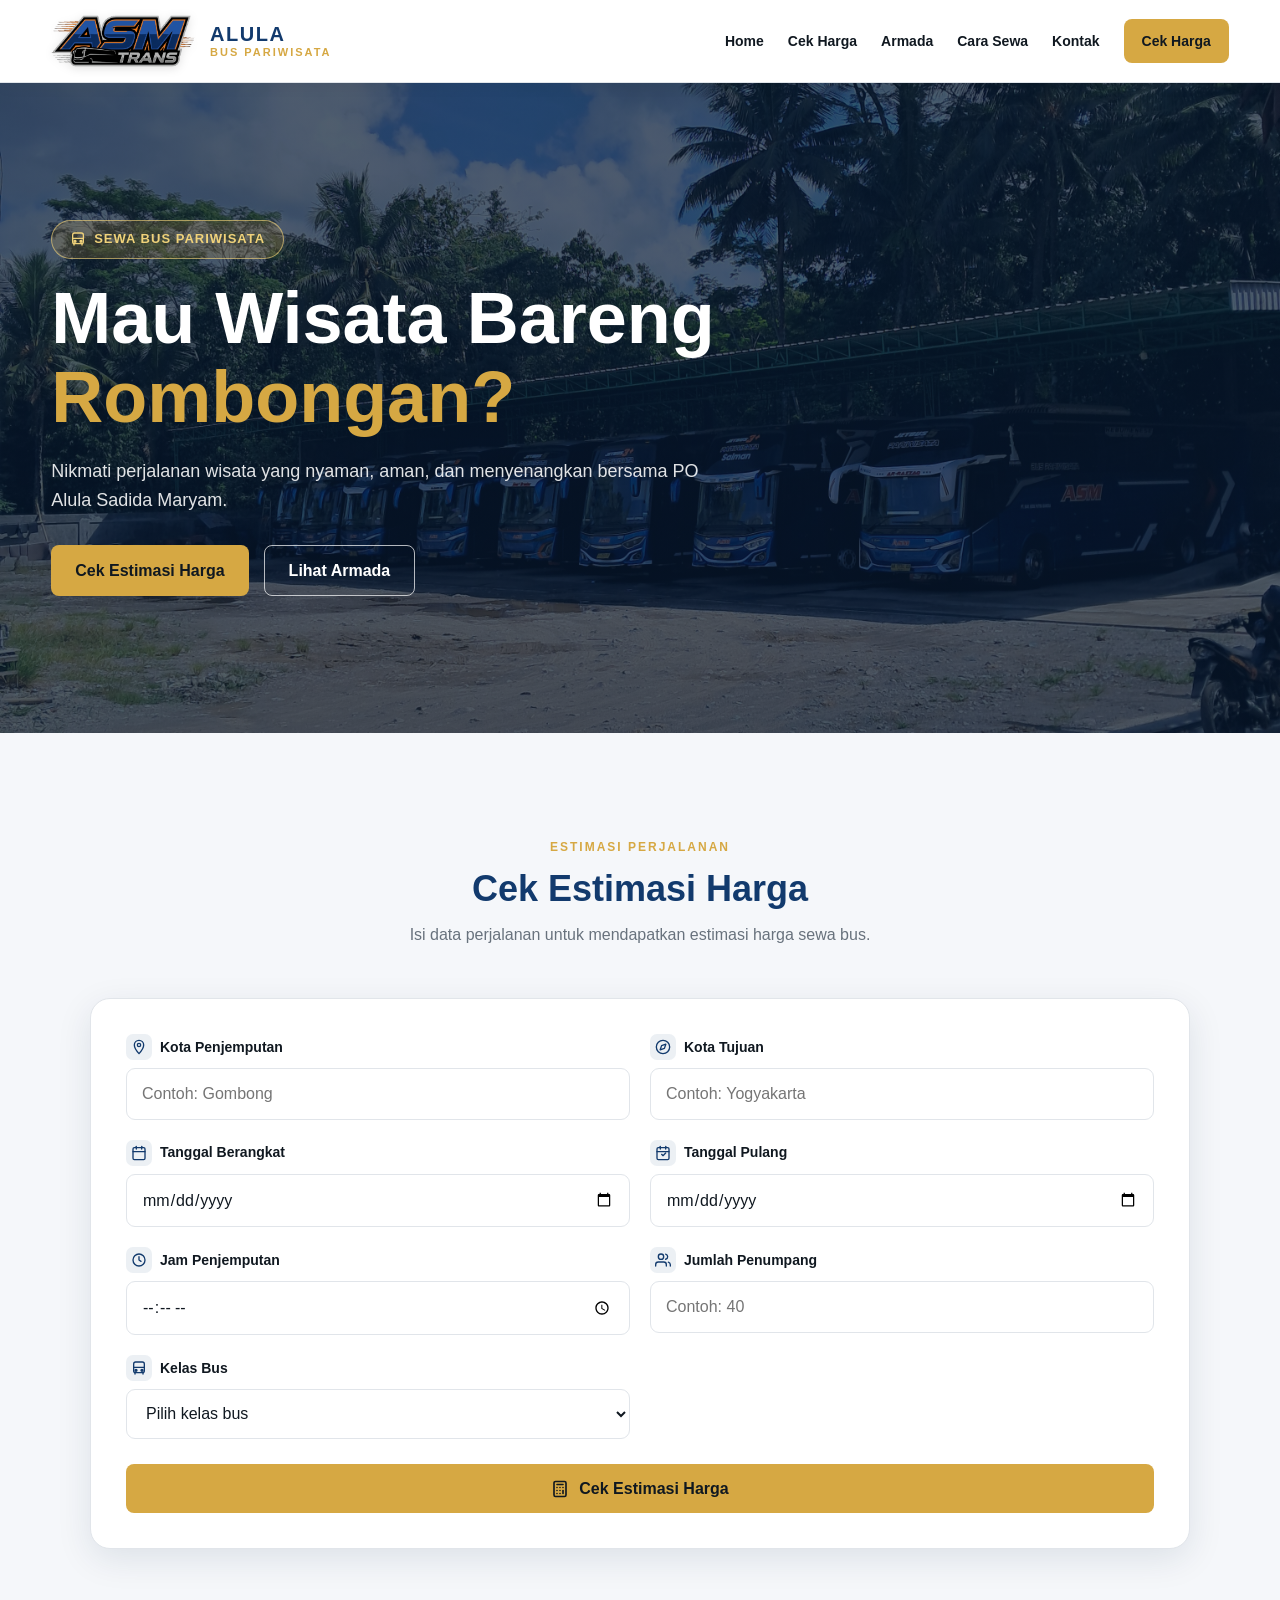
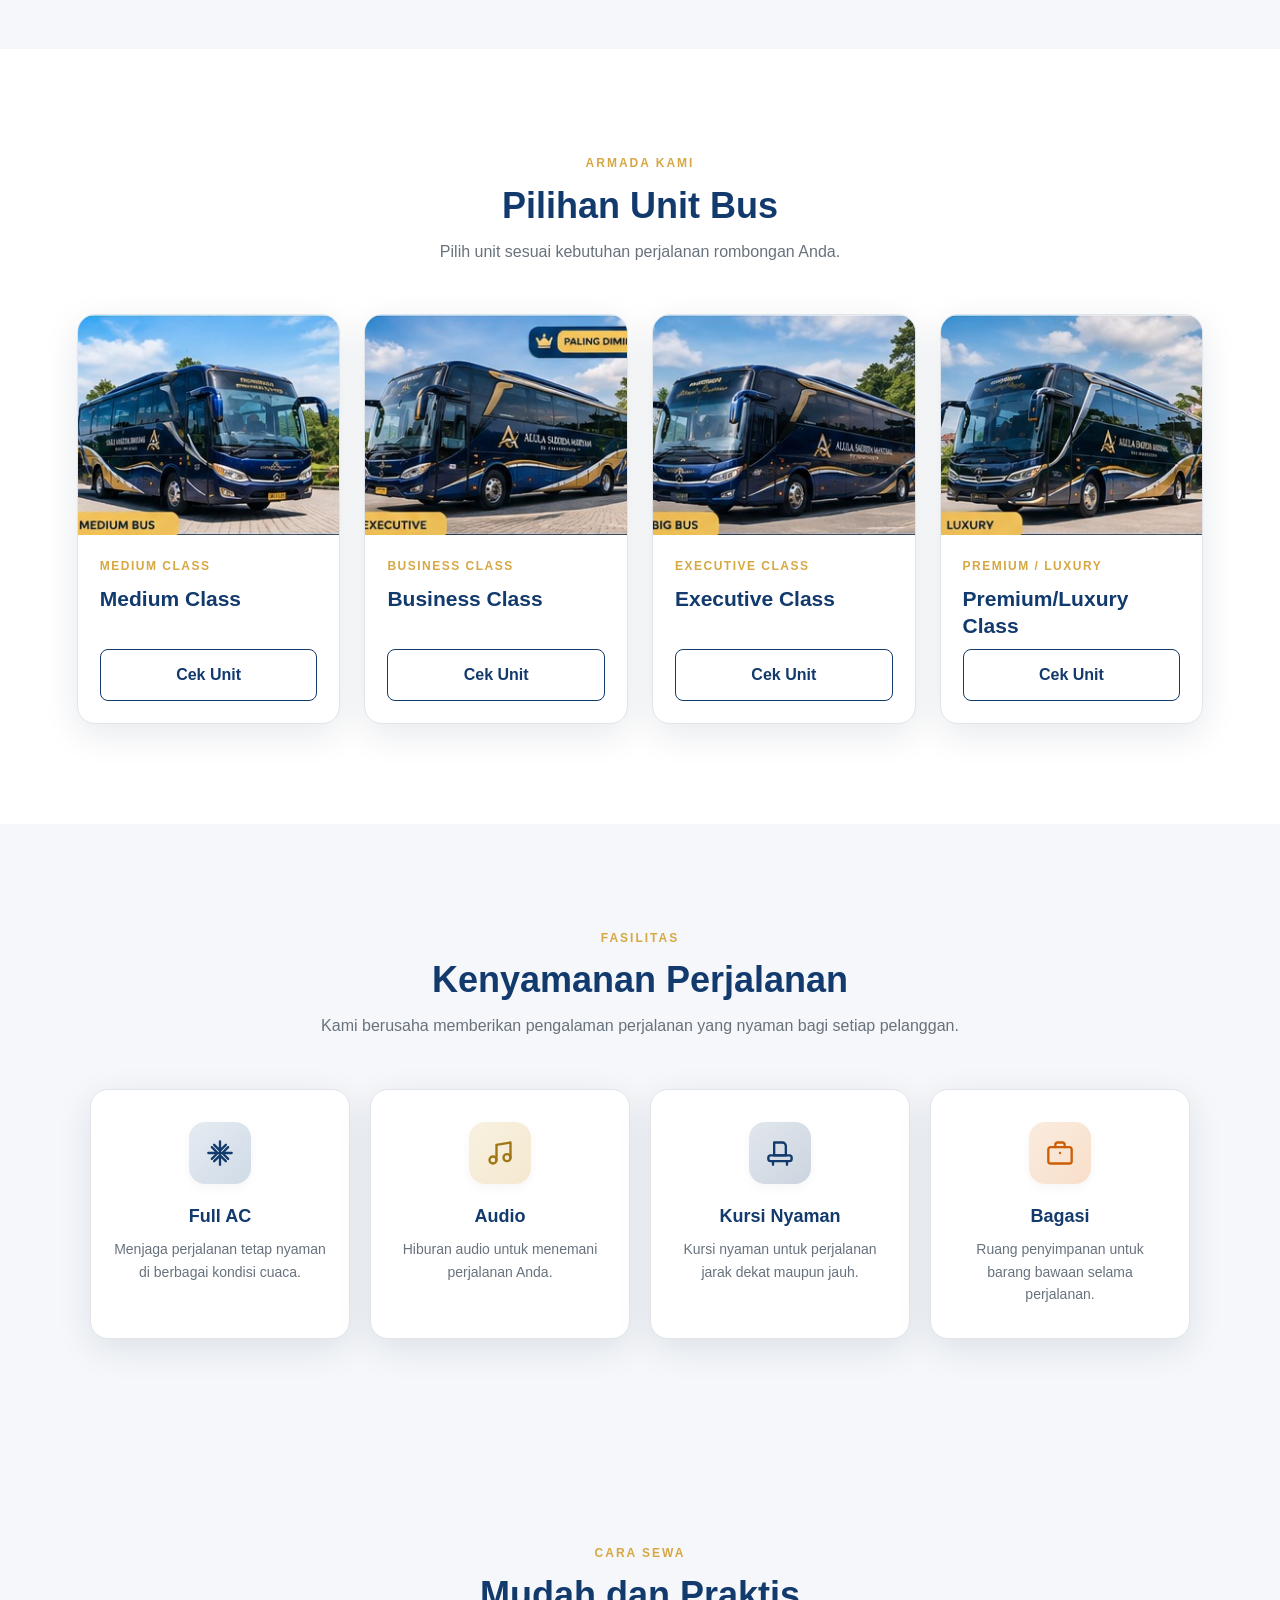
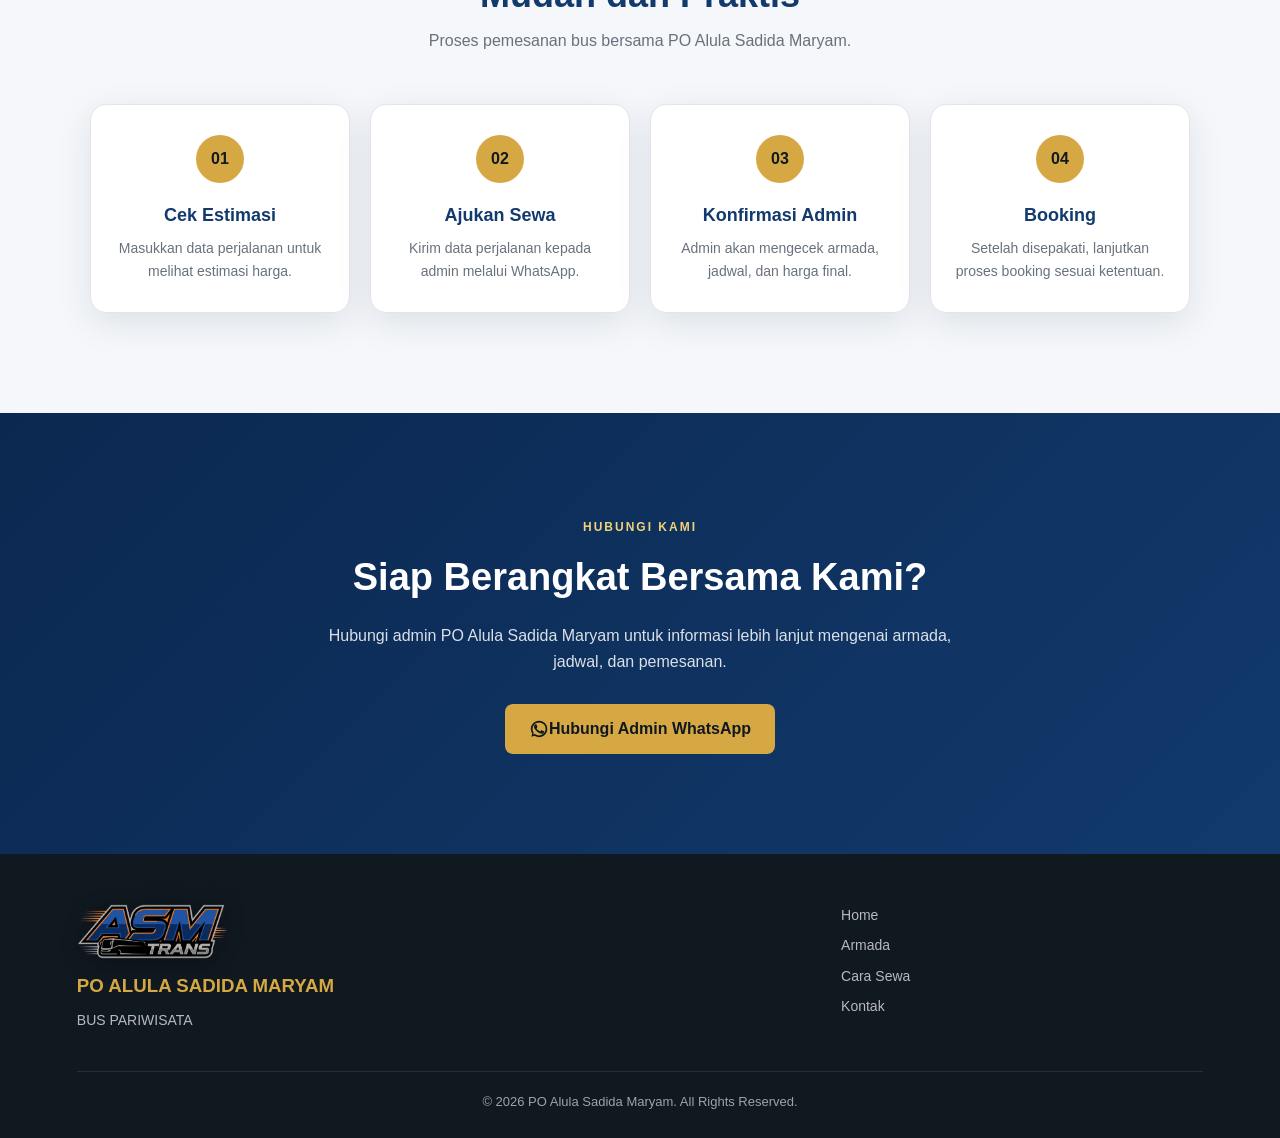
==== commit 83c2e841: "Hapus section destinasi wisata dan ganti semua emoji dengan ikon vektor modern" ====
--- a/index.html
+++ b/index.html
@@ -43,10 +43,6 @@
                 Armada
             </a>
 
-            <a href="#wisata">
-                Paket Wisata
-            </a>
-
             <a href="#cara-sewa">
                 Cara Sewa
             </a>
@@ -75,7 +71,15 @@
     <div class="hero-content">
 
         <span class="hero-badge">
-            🚌 SEWA BUS PARIWISATA
+            <svg viewBox="0 0 24 24" width="16" height="16" fill="none" stroke="currentColor" stroke-width="2" stroke-linecap="round" stroke-linejoin="round">
+                <rect x="4" y="3" width="16" height="16" rx="3"/>
+                <path d="M4 11h16"/>
+                <circle cx="7.5" cy="15.5" r="1.5" fill="currentColor"/>
+                <circle cx="16.5" cy="15.5" r="1.5" fill="currentColor"/>
+                <path d="M6 19v2"/>
+                <path d="M18 19v2"/>
+            </svg>
+            SEWA BUS PARIWISATA
         </span>
 
         <h1>
@@ -667,80 +671,6 @@
 
 
 <!-- =========================================================
-     PAKET WISATA
-     ========================================================= -->
-
-<section id="wisata" class="wisata-section">
-
-    <div class="section-header">
-
-        <span class="section-label">
-            DESTINASI WISATA
-        </span>
-
-        <h2>
-            Pilihan Destinasi
-        </h2>
-
-        <p>
-            Temukan inspirasi perjalanan wisata
-            bersama rombongan Anda.
-        </p>
-
-    </div>
-
-
-    <div class="wisata-grid">
-
-        <div class="wisata-card">
-
-            <img
-                src="images/Yogya.png"
-                alt="Wisata Yogyakarta"
-                onclick="bukaGambar(this)"
-            >
-
-        </div>
-
-
-        <div class="wisata-card">
-
-            <img
-                src="images/Bandung.png"
-                alt="Wisata Bandung"
-                onclick="bukaGambar(this)"
-            >
-
-        </div>
-
-
-        <div class="wisata-card">
-
-            <img
-                src="images/Wonosobo.png"
-                alt="Wisata Dieng Wonosobo"
-                onclick="bukaGambar(this)"
-            >
-
-        </div>
-
-
-        <div class="wisata-card">
-
-            <img
-                src="images/Bali.png"
-                alt="Wisata Bali"
-                onclick="bukaGambar(this)"
-            >
-
-        </div>
-
-    </div>
-
-</section>
-
-
-<!-- =========================================================
      FASILITAS
      ========================================================= -->
 
@@ -768,8 +698,10 @@
 
         <div class="fasilitas-card">
 
-            <div class="fasilitas-icon">
-                ❄️
+            <div class="fasilitas-icon icon-ac">
+                <svg viewBox="0 0 24 24" width="28" height="28" fill="none" stroke="currentColor" stroke-width="2" stroke-linecap="round" stroke-linejoin="round">
+                    <path d="M12 2v20M17 5l-5 5-5-5M17 19l-5-5-5 5M2 12h20M5 7l5 5-5 5M19 7l-5 5 5 5"/>
+                </svg>
             </div>
 
             <h3>
@@ -786,8 +718,12 @@
 
         <div class="fasilitas-card">
 
-            <div class="fasilitas-icon">
-                🎵
+            <div class="fasilitas-icon icon-audio">
+                <svg viewBox="0 0 24 24" width="28" height="28" fill="none" stroke="currentColor" stroke-width="2" stroke-linecap="round" stroke-linejoin="round">
+                    <path d="M9 18V5l12-2v13"/>
+                    <circle cx="6" cy="18" r="3"/>
+                    <circle cx="18" cy="16" r="3"/>
+                </svg>
             </div>
 
             <h3>
@@ -804,8 +740,12 @@
 
         <div class="fasilitas-card">
 
-            <div class="fasilitas-icon">
-                💺
+            <div class="fasilitas-icon icon-seat">
+                <svg viewBox="0 0 24 24" width="28" height="28" fill="none" stroke="currentColor" stroke-width="2" stroke-linecap="round" stroke-linejoin="round">
+                    <path d="M7 3h7a3 3 0 0 1 3 3v8H7V3z"/>
+                    <path d="M4 14h16a2 2 0 0 1 2 2v1a2 2 0 0 1-2 2H4a2 2 0 0 1-2-2v-1a2 2 0 0 1 2-2z"/>
+                    <path d="M6 19v3M18 19v3"/>
+                </svg>
             </div>
 
             <h3>
@@ -822,8 +762,12 @@
 
         <div class="fasilitas-card">
 
-            <div class="fasilitas-icon">
-                🧳
+            <div class="fasilitas-icon icon-bagasi">
+                <svg viewBox="0 0 24 24" width="28" height="28" fill="none" stroke="currentColor" stroke-width="2" stroke-linecap="round" stroke-linejoin="round">
+                    <rect x="2" y="7" width="20" height="14" rx="2" ry="2"/>
+                    <path d="M16 7V5a2 2 0 0 0-2-2h-4a2 2 0 0 0-2 2v2"/>
+                    <line x1="12" y1="12" x2="12" y2="12.01"/>
+                </svg>
             </div>
 
             <h3>
@@ -974,9 +918,12 @@
         <a
             href="https://wa.me/62882005363151"
             target="_blank"
-            class="btn-primary"
+            class="btn-primary contact-wa-btn"
         >
-            💬 Hubungi Admin WhatsApp
+            <svg viewBox="0 0 24 24" width="20" height="20" fill="currentColor">
+                <path d="M17.472 14.382c-.297-.149-1.758-.867-2.03-.967-.273-.099-.471-.148-.67.15-.197.297-.767.966-.94 1.164-.173.199-.347.223-.644.075-.297-.15-1.255-.463-2.39-1.475-.883-.788-1.48-1.761-1.653-2.059-.173-.297-.018-.458.13-.606.134-.133.298-.347.446-.52.149-.174.198-.298.298-.497.099-.198.05-.371-.025-.52-.075-.149-.669-1.612-.916-2.207-.242-.579-.487-.5-.669-.51-.173-.008-.371-.01-.57-.01-.198 0-.52.074-.792.372-.272.297-1.04 1.016-1.04 2.479 0 1.462 1.065 2.875 1.213 3.074.149.198 2.096 3.2 5.077 4.487.709.306 1.262.489 1.694.625.712.227 1.36.195 1.871.118.571-.085 1.758-.719 2.006-1.413.248-.694.248-1.289.173-1.413-.074-.124-.272-.198-.57-.347m-5.421 7.403h-.004a9.87 9.87 0 01-5.031-1.378l-.361-.214-3.741.982.998-3.648-.235-.374a9.86 9.86 0 01-1.51-5.26c.001-5.45 4.436-9.884 9.888-9.884 2.64 0 5.122 1.03 6.988 2.898a9.825 9.825 0 012.893 6.994c-.003 5.45-4.437 9.889-9.884 9.889m0-17.727c-4.32 0-7.838 3.51-7.84 7.83a7.82 7.82 0 001.296 4.341l.202.321-.595 2.176 2.228-.584.311.185a7.834 7.834 0 004.398 1.332h.004c4.317 0 7.835-3.51 7.838-7.832 0-2.09-.814-4.055-2.29-5.534A7.79 7.79 0 0012.051 4.058z"/>
+            </svg>
+            Hubungi Admin WhatsApp
         </a>
 
     </div>
@@ -1021,8 +968,8 @@
                 Armada
             </a>
 
-            <a href="#wisata">
-                Wisata
+            <a href="#cara-sewa">
+                Cara Sewa
             </a>
 
             <a href="#kontak">
--- a/style.css
+++ b/style.css
@@ -269,11 +269,13 @@
 }
 
 .hero-badge {
-    display: inline-block;
+    display: inline-flex;
+    align-items: center;
+    gap: 8px;
 
     margin-bottom: 20px;
 
-    padding: 8px 15px;
+    padding: 8px 18px;
 
     border-radius: 30px;
 
@@ -287,6 +289,11 @@
     font-weight: 800;
 
     letter-spacing: 1px;
+}
+
+.hero-badge svg {
+    color: var(--gold-light);
+    flex-shrink: 0;
 }
 
 .hero h1 {
@@ -1117,10 +1124,10 @@
 
 
 /* =========================================================
-   PAKET WISATA
-   ========================================================= */
-
-.wisata-section {
+   FASILITAS
+   ========================================================= */
+
+.fasilitas-section {
     width: 100%;
 
     padding: 100px 6%;
@@ -1128,8 +1135,8 @@
     background: var(--light);
 }
 
-.wisata-grid {
-    width: min(1250px, 100%);
+.fasilitas-grid {
+    width: min(1100px, 100%);
 
     margin: 0 auto;
 
@@ -1138,82 +1145,19 @@
     grid-template-columns:
         repeat(4, minmax(0, 1fr));
 
-    gap: 24px;
-}
-
-.wisata-card {
-    width: 100%;
-
-    min-width: 0;
-
-    position: relative;
-
-    aspect-ratio: 1 / 1;
-
-    overflow: hidden;
-
-    border-radius: 20px;
-
-    background: transparent;
-
-    box-shadow: var(--shadow);
-
-    cursor: pointer;
-}
-
-.wisata-card img {
-    width: 100%;
-    height: 100%;
-
-    display: block;
-
-    object-fit: cover;
-
-    object-position: center;
-
-    transition: transform 0.5s ease;
-}
-
-.wisata-card:hover img {
-    transform: scale(1.04);
-}
-
-
-/* =========================================================
-   FASILITAS
-   ========================================================= */
-
-.fasilitas-section {
-    width: 100%;
-
-    padding: 100px 6%;
-
-    background: var(--white);
-}
-
-.fasilitas-grid {
-    width: min(1100px, 100%);
-
-    margin: 0 auto;
-
-    display: grid;
-
-    grid-template-columns:
-        repeat(4, minmax(0, 1fr));
-
     gap: 20px;
 }
 
 .fasilitas-card {
     min-width: 0;
 
-    padding: 30px 20px;
+    padding: 32px 22px;
 
     background: var(--white);
 
     border: 1px solid var(--border);
 
-    border-radius: 16px;
+    border-radius: 18px;
 
     text-align: center;
 
@@ -1224,12 +1168,55 @@
 
 .fasilitas-card:hover {
     transform: translateY(-5px);
+    border-color: rgba(214, 168, 67, 0.4);
 }
 
 .fasilitas-icon {
-    margin-bottom: 15px;
-
-    font-size: 35px;
+    width: 62px;
+
+    height: 62px;
+
+    margin: 0 auto 18px;
+
+    border-radius: 16px;
+
+    display: flex;
+
+    align-items: center;
+
+    justify-content: center;
+
+    transition: all 0.3s ease;
+
+    box-shadow: 0 4px 12px rgba(0, 0, 0, 0.04);
+}
+
+.fasilitas-card:hover .fasilitas-icon {
+    transform: scale(1.12);
+}
+
+.icon-ac {
+    background: linear-gradient(135deg, rgba(40, 90, 145, 0.12), rgba(40, 90, 145, 0.22));
+
+    color: var(--primary);
+}
+
+.icon-audio {
+    background: linear-gradient(135deg, rgba(214, 168, 67, 0.16), rgba(214, 168, 67, 0.26));
+
+    color: #9f7516;
+}
+
+.icon-seat {
+    background: linear-gradient(135deg, rgba(18, 58, 109, 0.12), rgba(18, 58, 109, 0.22));
+
+    color: var(--primary);
+}
+
+.icon-bagasi {
+    background: linear-gradient(135deg, rgba(224, 120, 30, 0.14), rgba(224, 120, 30, 0.24));
+
+    color: #cb5e06;
 }
 
 .fasilitas-card h3 {
@@ -1824,7 +1811,6 @@
     */
 
     .bus-grid,
-    .wisata-grid,
     .fasilitas-grid,
     .cara-grid {
         grid-template-columns:
@@ -1893,7 +1879,6 @@
     */
 
     .bus-grid,
-    .wisata-grid,
     .fasilitas-grid,
     .cara-grid {
         grid-template-columns: 1fr;
@@ -2012,7 +1997,6 @@
 .hero-content,
 .price-container,
 .bus-grid,
-.wisata-grid,
 .fasilitas-grid,
 .cara-grid,
 .contact-container,
@@ -2027,7 +2011,6 @@
 */
 
 .bus-grid,
-.wisata-grid,
 .fasilitas-grid,
 .cara-grid {
     width: 100%;
@@ -2046,13 +2029,12 @@
 
 
 /*
-   Saat desktop, 4 kolom.
+   Saat desktop, 4 kolom (bus 4 kolom, fasilitas & cara sewa 4 kolom).
 */
 
 @media (min-width: 1101px) {
 
-    .bus-grid,
-    .wisata-grid {
+    .bus-grid {
         grid-template-columns:
             repeat(4, minmax(0, 1fr));
     }
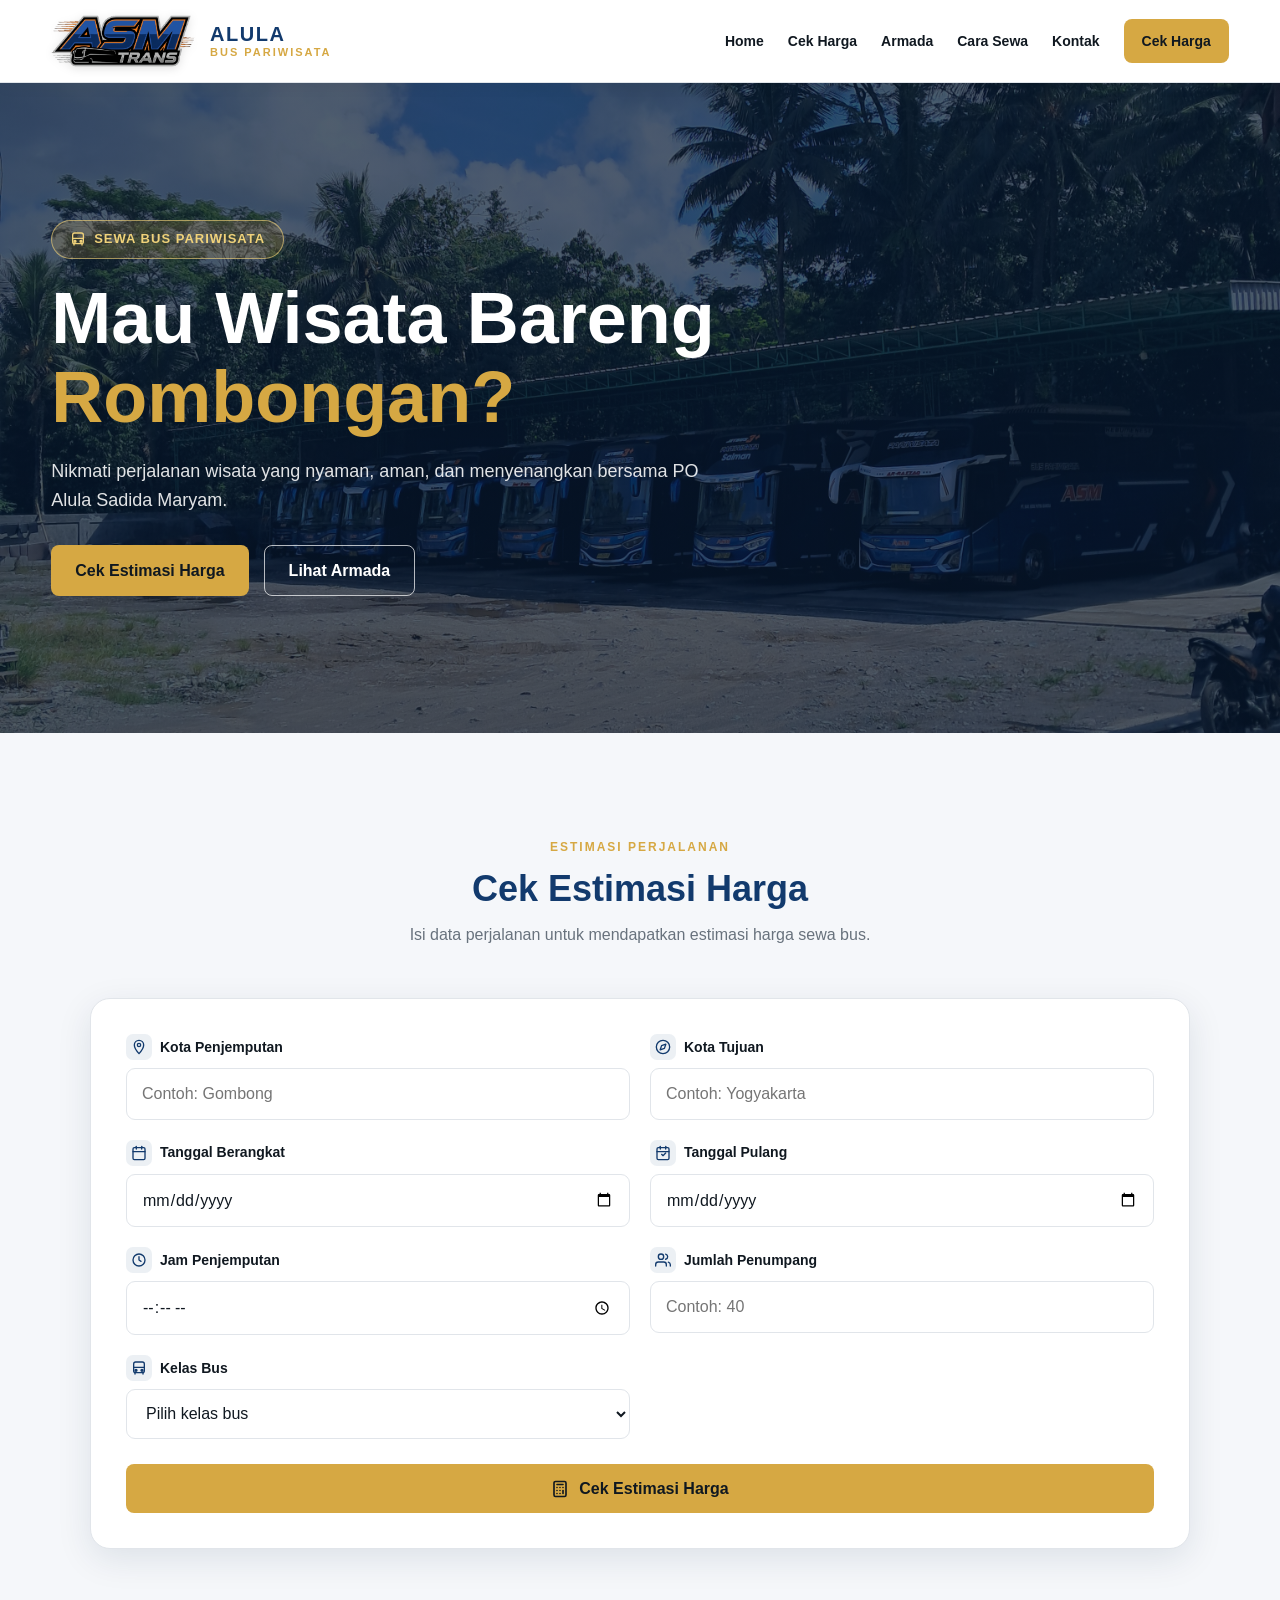
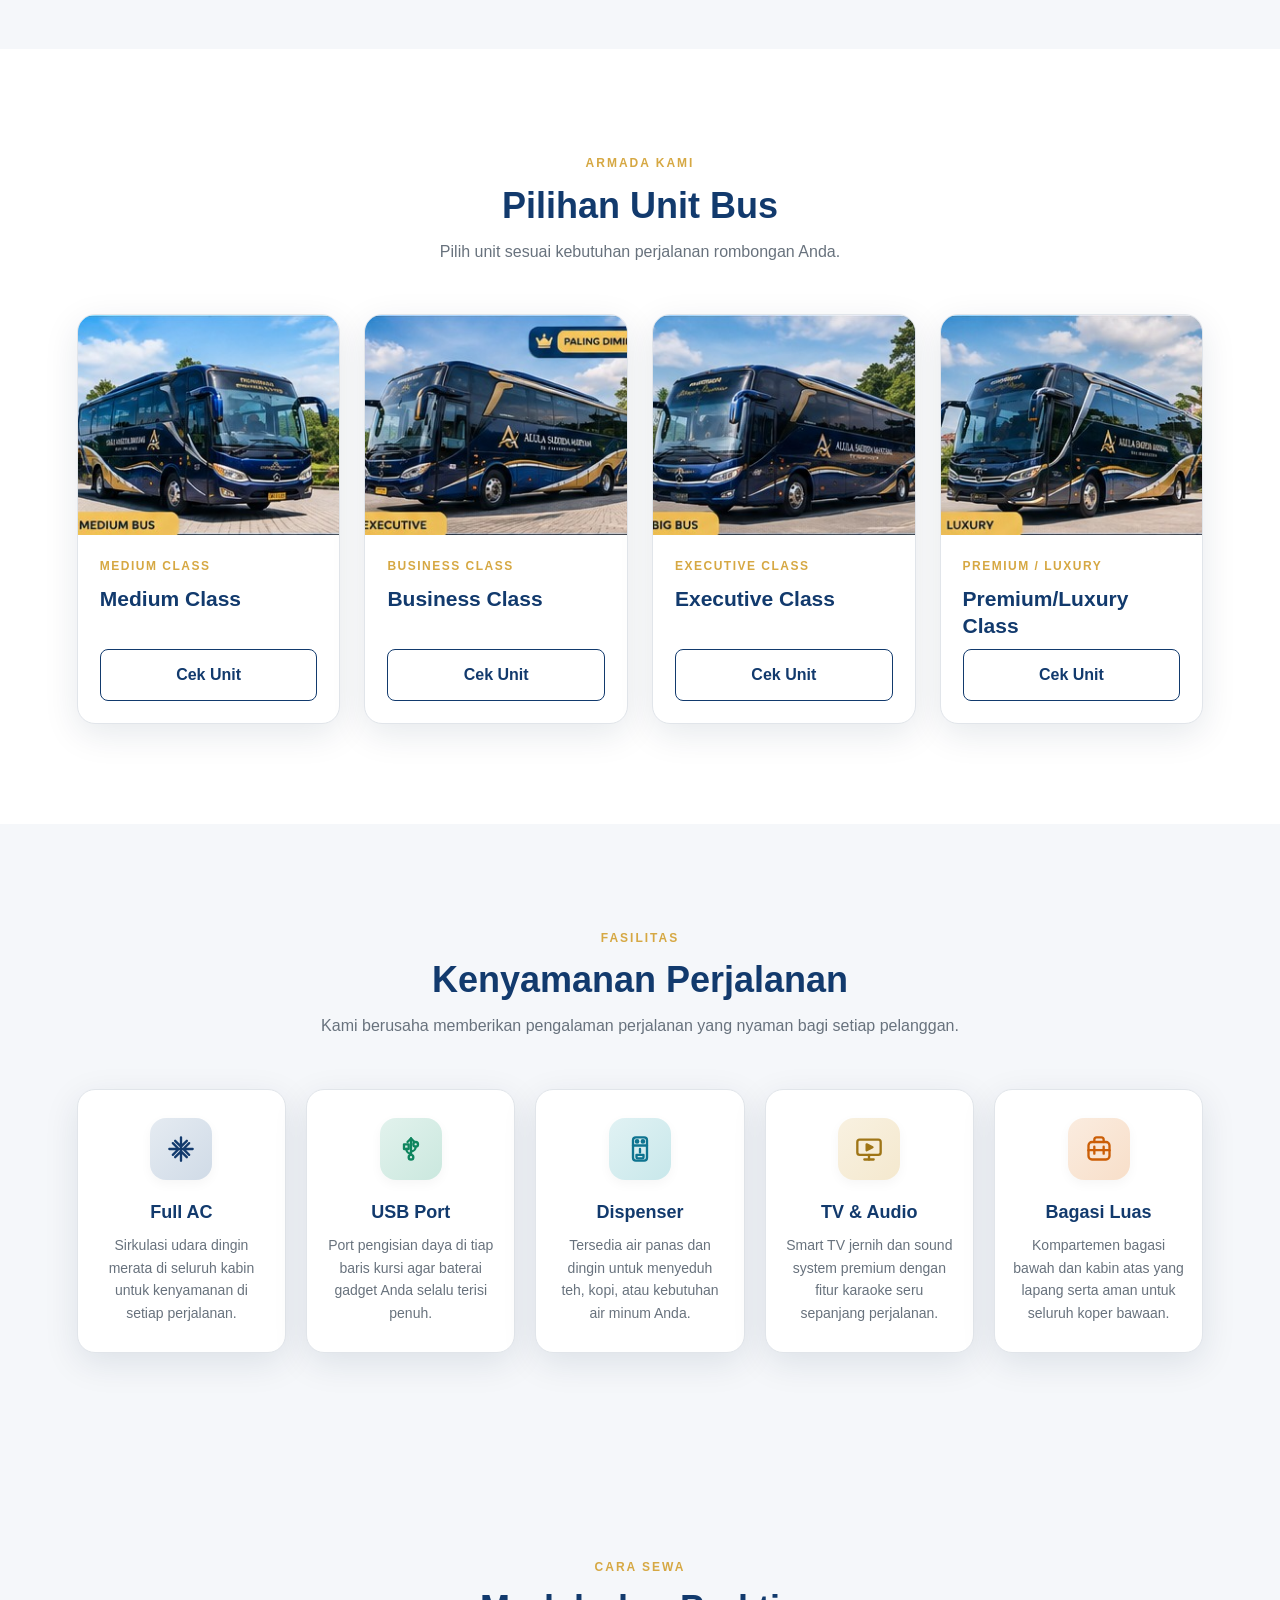
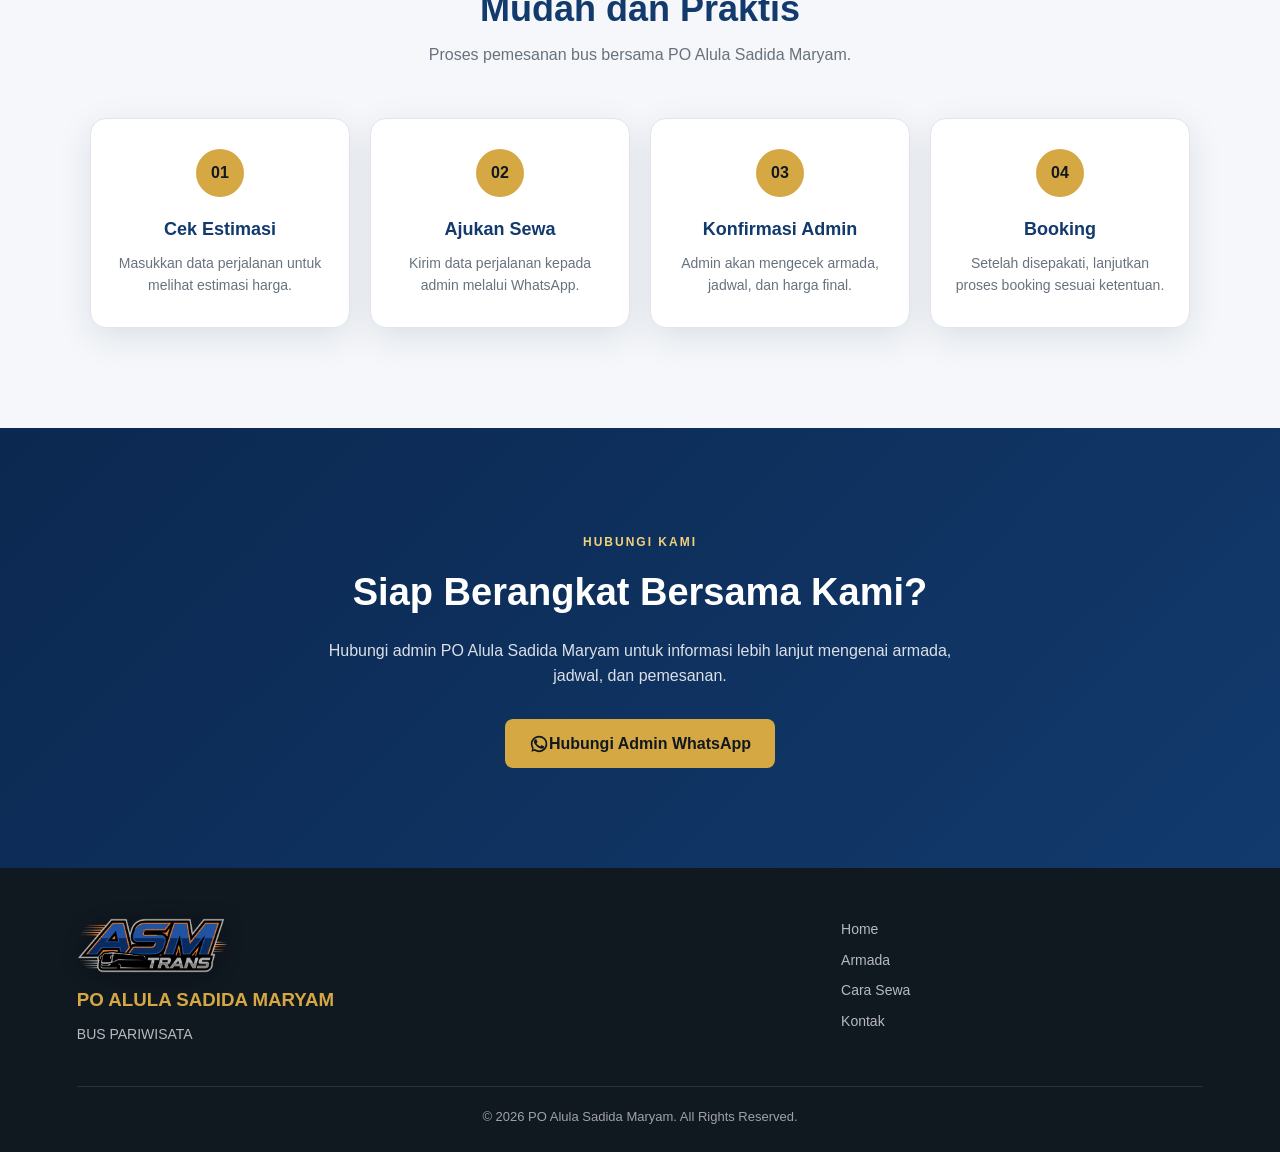
==== commit 637d22aa: "Revisi fasilitas bus: Full AC, USB Port, Dispenser, TV & Audio, Bagasi Luas" ====
--- a/index.html
+++ b/index.html
@@ -696,89 +696,98 @@
 
     <div class="fasilitas-grid">
 
+        <!-- 1. FULL AC -->
         <div class="fasilitas-card">
-
             <div class="fasilitas-icon icon-ac">
                 <svg viewBox="0 0 24 24" width="28" height="28" fill="none" stroke="currentColor" stroke-width="2" stroke-linecap="round" stroke-linejoin="round">
                     <path d="M12 2v20M17 5l-5 5-5-5M17 19l-5-5-5 5M2 12h20M5 7l5 5-5 5M19 7l-5 5 5 5"/>
                 </svg>
             </div>
-
             <h3>
                 Full AC
             </h3>
-
             <p>
-                Menjaga perjalanan tetap nyaman
-                di berbagai kondisi cuaca.
+                Sirkulasi udara dingin merata di seluruh kabin untuk kenyamanan di setiap perjalanan.
             </p>
-
-        </div>
-
-
+        </div>
+
+        <!-- 2. USB PORT -->
         <div class="fasilitas-card">
-
-            <div class="fasilitas-icon icon-audio">
+            <div class="fasilitas-icon icon-usb">
                 <svg viewBox="0 0 24 24" width="28" height="28" fill="none" stroke="currentColor" stroke-width="2" stroke-linecap="round" stroke-linejoin="round">
-                    <path d="M9 18V5l12-2v13"/>
-                    <circle cx="6" cy="18" r="3"/>
-                    <circle cx="18" cy="16" r="3"/>
+                    <circle cx="12" cy="19" r="2"/>
+                    <path d="M12 17V3"/>
+                    <path d="M12 3l-3 3"/>
+                    <path d="M12 3l3 3"/>
+                    <path d="M8 12a4 4 0 0 0 4 4"/>
+                    <rect x="6" y="8" width="4" height="4"/>
+                    <path d="M16 10a4 4 0 0 1-4 4"/>
+                    <circle cx="16" cy="8" r="2"/>
                 </svg>
             </div>
-
             <h3>
-                Audio
+                USB Port
             </h3>
-
             <p>
-                Hiburan audio untuk menemani
-                perjalanan Anda.
+                Port pengisian daya di tiap baris kursi agar baterai gadget Anda selalu terisi penuh.
             </p>
-
-        </div>
-
-
+        </div>
+
+        <!-- 3. DISPENSER -->
         <div class="fasilitas-card">
-
-            <div class="fasilitas-icon icon-seat">
+            <div class="fasilitas-icon icon-dispenser">
                 <svg viewBox="0 0 24 24" width="28" height="28" fill="none" stroke="currentColor" stroke-width="2" stroke-linecap="round" stroke-linejoin="round">
-                    <path d="M7 3h7a3 3 0 0 1 3 3v8H7V3z"/>
-                    <path d="M4 14h16a2 2 0 0 1 2 2v1a2 2 0 0 1-2 2H4a2 2 0 0 1-2-2v-1a2 2 0 0 1 2-2z"/>
-                    <path d="M6 19v3M18 19v3"/>
+                    <rect x="6" y="2" width="12" height="20" rx="2.5"/>
+                    <line x1="6" y1="9" x2="18" y2="9"/>
+                    <circle cx="9.5" cy="5.5" r="1" fill="currentColor"/>
+                    <circle cx="14.5" cy="5.5" r="1" fill="currentColor"/>
+                    <path d="M12 12v3"/>
+                    <path d="M9 17h6v2a1 1 0 0 1-1 1h-4a1 1 0 0 1-1-1v-2z"/>
                 </svg>
             </div>
-
             <h3>
-                Kursi Nyaman
+                Dispenser
             </h3>
-
             <p>
-                Kursi nyaman untuk perjalanan
-                jarak dekat maupun jauh.
+                Tersedia air panas dan dingin untuk menyeduh teh, kopi, atau kebutuhan air minum Anda.
             </p>
-
-        </div>
-
-
+        </div>
+
+        <!-- 4. TV & AUDIO -->
         <div class="fasilitas-card">
-
+            <div class="fasilitas-icon icon-tv">
+                <svg viewBox="0 0 24 24" width="28" height="28" fill="none" stroke="currentColor" stroke-width="2" stroke-linecap="round" stroke-linejoin="round">
+                    <rect x="2" y="4" width="20" height="13" rx="2"/>
+                    <line x1="8" y1="21" x2="16" y2="21"/>
+                    <line x1="12" y1="17" x2="12" y2="21"/>
+                    <polygon points="10 8 15 10.5 10 13" fill="currentColor"/>
+                </svg>
+            </div>
+            <h3>
+                TV & Audio
+            </h3>
+            <p>
+                Smart TV jernih dan sound system premium dengan fitur karaoke seru sepanjang perjalanan.
+            </p>
+        </div>
+
+        <!-- 5. BAGASI LUAS -->
+        <div class="fasilitas-card">
             <div class="fasilitas-icon icon-bagasi">
                 <svg viewBox="0 0 24 24" width="28" height="28" fill="none" stroke="currentColor" stroke-width="2" stroke-linecap="round" stroke-linejoin="round">
-                    <rect x="2" y="7" width="20" height="14" rx="2" ry="2"/>
-                    <path d="M16 7V5a2 2 0 0 0-2-2h-4a2 2 0 0 0-2 2v2"/>
-                    <line x1="12" y1="12" x2="12" y2="12.01"/>
+                    <rect x="3" y="6" width="18" height="15" rx="3"/>
+                    <path d="M8 6V4a2 2 0 0 1 2-2h4a2 2 0 0 1 2 2v2"/>
+                    <line x1="3" y1="13" x2="21" y2="13"/>
+                    <line x1="8" y1="10" x2="8" y2="16"/>
+                    <line x1="16" y1="10" x2="16" y2="16"/>
                 </svg>
             </div>
-
             <h3>
-                Bagasi
+                Bagasi Luas
             </h3>
-
             <p>
-                Ruang penyimpanan untuk barang
-                bawaan selama perjalanan.
+                Kompartemen bagasi bawah dan kabin atas yang lapang serta aman untuk seluruh koper bawaan.
             </p>
-
         </div>
 
     </div>
--- a/style.css
+++ b/style.css
@@ -1136,14 +1136,14 @@
 }
 
 .fasilitas-grid {
-    width: min(1100px, 100%);
+    width: min(1200px, 100%);
 
     margin: 0 auto;
 
     display: grid;
 
     grid-template-columns:
-        repeat(4, minmax(0, 1fr));
+        repeat(5, minmax(0, 1fr));
 
     gap: 20px;
 }
@@ -1151,7 +1151,7 @@
 .fasilitas-card {
     min-width: 0;
 
-    padding: 32px 22px;
+    padding: 28px 18px;
 
     background: var(--white);
 
@@ -1201,16 +1201,22 @@
     color: var(--primary);
 }
 
-.icon-audio {
+.icon-usb {
+    background: linear-gradient(135deg, rgba(16, 149, 106, 0.12), rgba(16, 149, 106, 0.22));
+
+    color: #0e855e;
+}
+
+.icon-dispenser {
+    background: linear-gradient(135deg, rgba(6, 148, 162, 0.12), rgba(6, 148, 162, 0.22));
+
+    color: #0e7490;
+}
+
+.icon-tv {
     background: linear-gradient(135deg, rgba(214, 168, 67, 0.16), rgba(214, 168, 67, 0.26));
 
     color: #9f7516;
-}
-
-.icon-seat {
-    background: linear-gradient(135deg, rgba(18, 58, 109, 0.12), rgba(18, 58, 109, 0.22));
-
-    color: var(--primary);
 }
 
 .icon-bagasi {
@@ -1811,10 +1817,14 @@
     */
 
     .bus-grid,
-    .fasilitas-grid,
     .cara-grid {
         grid-template-columns:
             repeat(2, minmax(0, 1fr));
+    }
+
+    .fasilitas-grid {
+        grid-template-columns:
+            repeat(auto-fit, minmax(210px, 1fr));
     }
 }
 
@@ -2022,14 +2032,20 @@
    Lebar khusus fasilitas dan cara sewa.
 */
 
-.fasilitas-grid,
+.fasilitas-grid {
+    max-width: 1250px;
+}
+
 .cara-grid {
     max-width: 1100px;
 }
 
 
 /*
-   Saat desktop, 4 kolom (bus 4 kolom, fasilitas & cara sewa 4 kolom).
+   Saat desktop:
+   bus: 4 kolom,
+   fasilitas: 5 kolom,
+   cara sewa: 4 kolom.
 */
 
 @media (min-width: 1101px) {
@@ -2039,7 +2055,11 @@
             repeat(4, minmax(0, 1fr));
     }
 
-    .fasilitas-grid,
+    .fasilitas-grid {
+        grid-template-columns:
+            repeat(5, minmax(0, 1fr));
+    }
+
     .cara-grid {
         grid-template-columns:
             repeat(4, minmax(0, 1fr));
